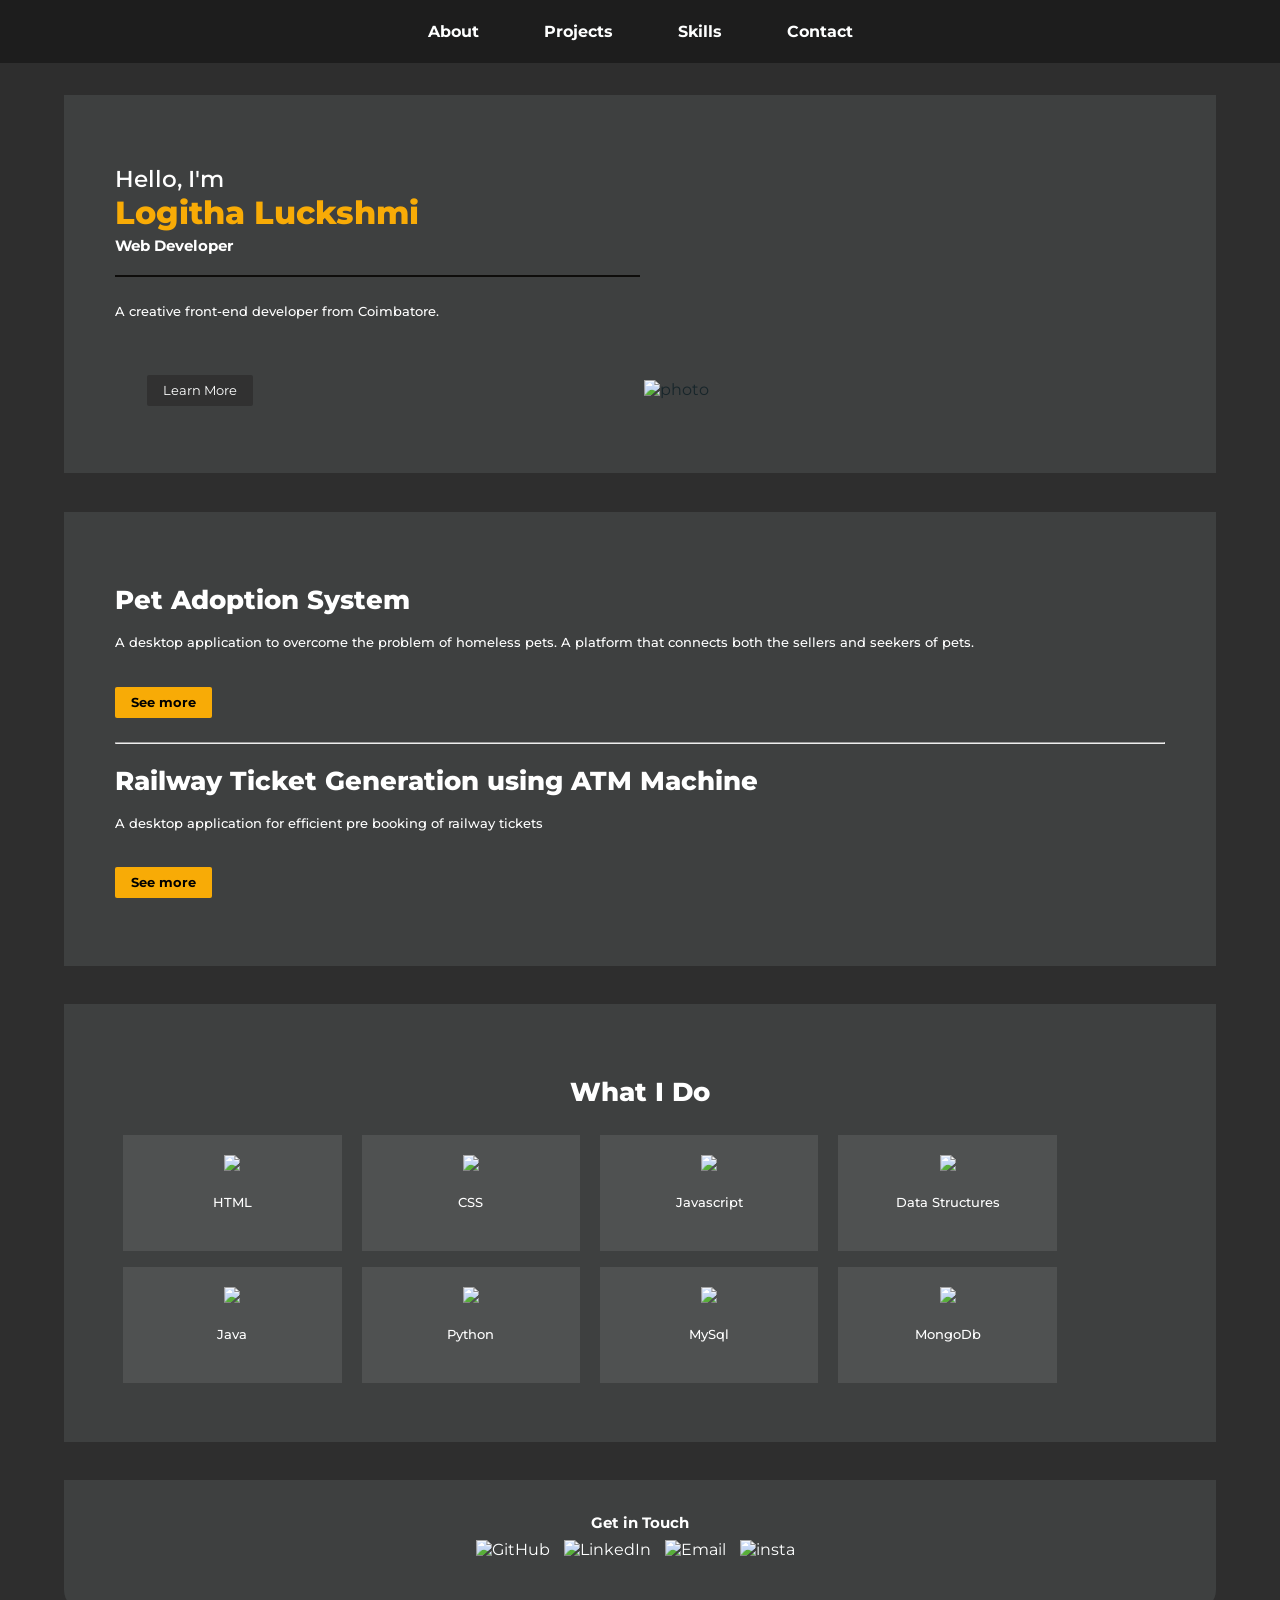
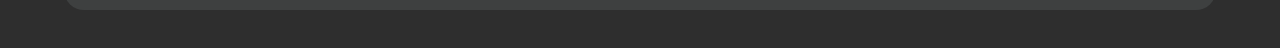
==== index.html @ 0efc1c89 "Add files via upload" ====
<!DOCTYPE html>
<html>
    <head>
        <title>Web developer</title>
        <meta name="viewport" content="width=device-width,initial-scale=1"/>
        <link rel="stylesheet" href = "portfolio.css"/>
    </head>
    <body>
        <header id="header" style="position:sticky; top:0px;"><center>
            <div class="nav"><a href="#about">About</a></div>
            <div class="nav"><a href="#projects">Projects</a></div>
            <div class="nav"><a href="#skills">Skills</a></div>
            <div class="nav"><a href="#contact">Contact</a></div>
        </center></header>
        <main>
            <div id="about">
                <div id="content">
                    <h2>Hello, I'm</h2>
                    <h1>Logitha Luckshmi</h1>
                    <h4>Web Developer</h4>
                    <p>A creative front-end developer from Coimbatore.</p> <br>
                    <button id="learn-more" onclick="learn()">Learn More</button>
                  
                </div>
                <div id="my-photo">
                    <img src="https://img.icons8.com/?size=48&id=0C05f55sN8hD&format=png" alt="photo"/>
                </div>
            </div>

            <div id="projects">
                <h2 style=" font-weight: 800;">Pet Adoption System</h2>
                <p>
                    A desktop application to overcome the problem of homeless pets. A platform that connects both the sellers and seekers of pets.
                </p>
                <button class="proj-btn" onclick="pet()">See more</button>
                <hr>
                <h2 style="font-weight: 800;">Railway Ticket Generation using ATM Machine</h2>
                <p>
                    A desktop application for efficient pre booking of railway tickets
                </p>
                <button class="proj-btn" onclick="train()">See more</button>
            </div>


            <div id="skills">
                <h2 style="font-weight: 800; color:white; margin-bottom: 20px;"><center>What I Do</center></h2>
                <div id="my-skill">
                    <div class="card">
                        <div class="card-alignment">
                        <div>
                            <img src="https://img.icons8.com/?size=96&id=20909&format=png"/>
                        </div>
                        <div>
                            <p>HTML</p>
                        </div>
                    </div>
                    </div>
                    <div class="card">
                        <div class="card-alignment">
                        <div>
                            <img src="https://img.icons8.com/?size=96&id=21278&format=png" />
                        </div>
                        <div>
                            <p>CSS</p>
                        </div>
                        </div>
                    </div>
                    <div class="card">
                        <div class="card-alignment">
                        <div>
                            <img src="https://img.icons8.com/?size=96&id=108784&format=png" />
                        </div>
                        <div>
                            <p>Javascript</p>
                        </div>
                        </div>
                    </div>
                    <div class="card">
                        <div class="card-alignment">
                        <div>
                            <img src="https://img.icons8.com/?size=96&id=shQTXiDQiQVR&format=png" />
                        </div>
                        <div>
                            <p>Data Structures</p>
                        </div>
                        </div>
                    </div>
                    <div class="card">
                        <div class="card-alignment">
                        <div>
                            <img src="https://img.icons8.com/?size=96&id=13679&format=png" />
                        </div>
                        <div>
                            <p>Java</p>
                        </div>
                        </div>
                    </div>
                    <div class="card">
                        <div class="card-alignment">
                        <div>
                            <img src="https://img.icons8.com/?size=96&id=13441&format=png" />
                        </div>
                        <div>
                            <p>Python</p>
                        </div>
                        </div>
                    </div>
                    <div class="card">
                        <div class="card-alignment">
                        <div>
                            <img src="https://img.icons8.com/?size=96&id=UFXRpPFebwa2&format=png" />
                        </div>
                        <div>
                            <p>MySql</p>
                        </div>
                        </div>
                    </div>
                    <div class="card">
                        <div class="card-alignment">
                        <div>
                            <img src="https://img.icons8.com/?size=96&id=74402&format=png" />
                        </div>
                        <div>
                            <p>MongoDb</p>
                        </div>
                        </div>
                    </div>
                </div>
            </div>



            <div id="contact"><center>
                <p style="margin-bottom: 0%;"><b>Get in Touch</b></p>
                <a href="https://github.com/LogithaECE"><img src="https://img.icons8.com/?size=128&id=4Z2nCrz5iPY2&format=png" alt="GitHub" class="icon"></a>
                <a href="https://www.linkedin.com/in/logitha-luckshmi-5a387b257/"><img src="https://img.icons8.com/?size=96&id=xuvGCOXi8Wyg&format=png" alt="LinkedIn" class="icon"></a>
                <a href="mailto:logithaluckshmi@gmail.com"><img src="https://img.icons8.com/?size=96&id=MFd4aKzItnZK&format=png" alt="Email" class="icon"></a>
                <a href="https://www.instagram.com/logijeeva_22/"><img src="https://img.icons8.com/?size=96&id=Xy10Jcu1L2Su&format=png" alt="insta" class="icon"></a>
            </center></div>
        </main>
        <script src="portfolio.js"></script>
    </body>
</html>
---- portfolio.css ----
@import url('https://fonts.googleapis.com/css2?family=Montserrat:ital,wght@0,100..900;1,100..900&display=swap');


html {
    scroll-behavior: smooth;
}

body {
    font-family: "Montserrat", sans-serif;
    background-color:#2e2e2e;
    margin: 0;
}


#header {
    background-color: rgba(28, 28, 28, 0.909);
    color: #feffff;
    width: 100%;
    margin: 0;
    position: sticky;
    top: 0;
    font-weight: bolder;
}

.nav {
    display: inline-block;
    padding: 1.7% 30px;
    
}

a {
    text-decoration: none;
    color: #feffff;
}

a:hover {
    color: #ffc400;
    
}
.nav:hover{
    border-bottom:2px solid #ffc400;
}


#about {
    background-color: #3e4040;
    color: #17252a;
    margin: 2.5% 5% 3% 5%;
    padding: 4%;
    
    
}

#content {
    display: inline-block;
    width: 50%;
}

#my-photo {
    display: inline-block;
    width: 40%;
}

h1 {
    margin-top: 0;
    margin-bottom: 0;
    color: #f8ab06;
    font-weight: 800;
    font-size: 2.5vw;
    animation: text-animation 0.5s ease-in-out forwards;
}

h2 {
    margin-bottom: 0;
    font-weight: 550;
    font-size: 1.8vw;
    color:white;
    animation: text-animation 0.5s ease-in-out forwards;
}

h4 {
    margin-top: 4px;
    color: white;
    padding-bottom: 20px;
    border-bottom: 2px solid #0e0d0b;
    font-size: 1.2vw;
    animation: text-animation 0.5s ease-in-out forwards;
}

p {
    line-height: 30px;
    font-weight: 500;
    font-size: 1vw;
    color:white;
    animation: text-animation 0.5s ease-in-out forwards;
}


#projects {
    background-color:#3e4040;
    color: #17252a;
    margin: 0 5%;
    padding: 4%;
}

#projects h2 {
    font-weight: 800;
    font-size: 2vw;
}

#projects p {
    font-size: 1vw;
    font-weight: 500;
}


#skills {
    background-color: #3e4040;;
    color: #17252a;
    margin: 3% 5%;
    padding: 4%;
}

#skills h2 {
    font-weight: 800;
    font-size: 2vw;
    color: white;
    margin-bottom: 20px;
}

#skills .card p {
    font-size: 1vw;
    
}


#contact {
    background-color:#3e4040;
    color: #17252a;
    margin: 3% 5%;
    padding: 1% 5% 4% 5%;
    border-radius: 0 0 20px 20px;
}

#contact p {
    font-size: 1.2vw;
    color:white;
}

.icon {
    width: 3vw;
    height: auto;
    margin-right: 10px;
    vertical-align: middle;
    transition: transform 0.2s ease-in-out;
}

.icon:hover {
    transform: scale(1.1);
}

img {
    width: 100%;
    height: auto;
}


#learn-more{
    margin: 1rem 2rem;
    padding: 0.5rem 1rem;
    border-radius: 2px;
    font-family: "Montserrat", sans-serif;
    border: none;
    transition: transform 0.2s ease-in;
    color: #feffff;
    background-color: #313131;
    font-size: 1vw;
}
.proj-btn {
    margin: 1rem 0rem;
    padding: 0.5rem 1rem;
    border-radius: 2px;
    font-family: "Montserrat", sans-serif;
    border: none;
    transition: transform 0.2s ease-in;
    font-size: 1vw;
    background-color: #f8ab06;
    color: black;
    font-weight: bold;
}

@media screen and (max-width: 768px) {
    
    
    img {
        width: 100%;
        height: auto;
    }
    #projects p ,
    #contact p
    {
        font-size: x-small;
        font-weight: 500;
        line-height: 160%;
    }
    #skills .card p {
        font-size: 1.5vw;
        line-height: 160%;
        font-weight: 300;
    }

    
    #learn-more,
    .proj-btn {
        margin: 0.5rem 1rem;
        padding: 0.25rem 0.5rem;
        font-size: 1.7vw;
        
    }
    .nav{
        font-size: 2.5vw;
    }
    p{
        font-size:x-small;
        line-height: 160%;
    }
    h1{
        font-size: large;
    }
    h2,
    #skills h2,
    #projects h2{
        font-size:medium;
    }
    h4{
        font-size: small;
    }
    .icon{
        width:10%;
    }
}


.card {
    display: inline-block;
    width: 17%;
    height: 100%;
    background-color: #4f5151;;
    margin: 8px;
    padding: 20px;
    transition: all 0.2s ease-in;
}


.card-alignment {
    display: flex;
    flex-direction: column;
    align-items: center;
}

@media screen and (max-width: 768px) {
    
    .card {
        width: 22.5%;
        padding:.15%;
        margin:2px;
    }

    
    .card-alignment {
        flex-direction: column;
        justify-content: space-around;
        padding:4px;
        
    }

}

.card:hover {
    background-color: #6a5c23;
}
@keyframes text-animation {
    0% {
        transform: translateY(-20px);
        opacity: 0;
    }
    100% {
        transform: translateY(0);
        opacity: 1;
    }
}
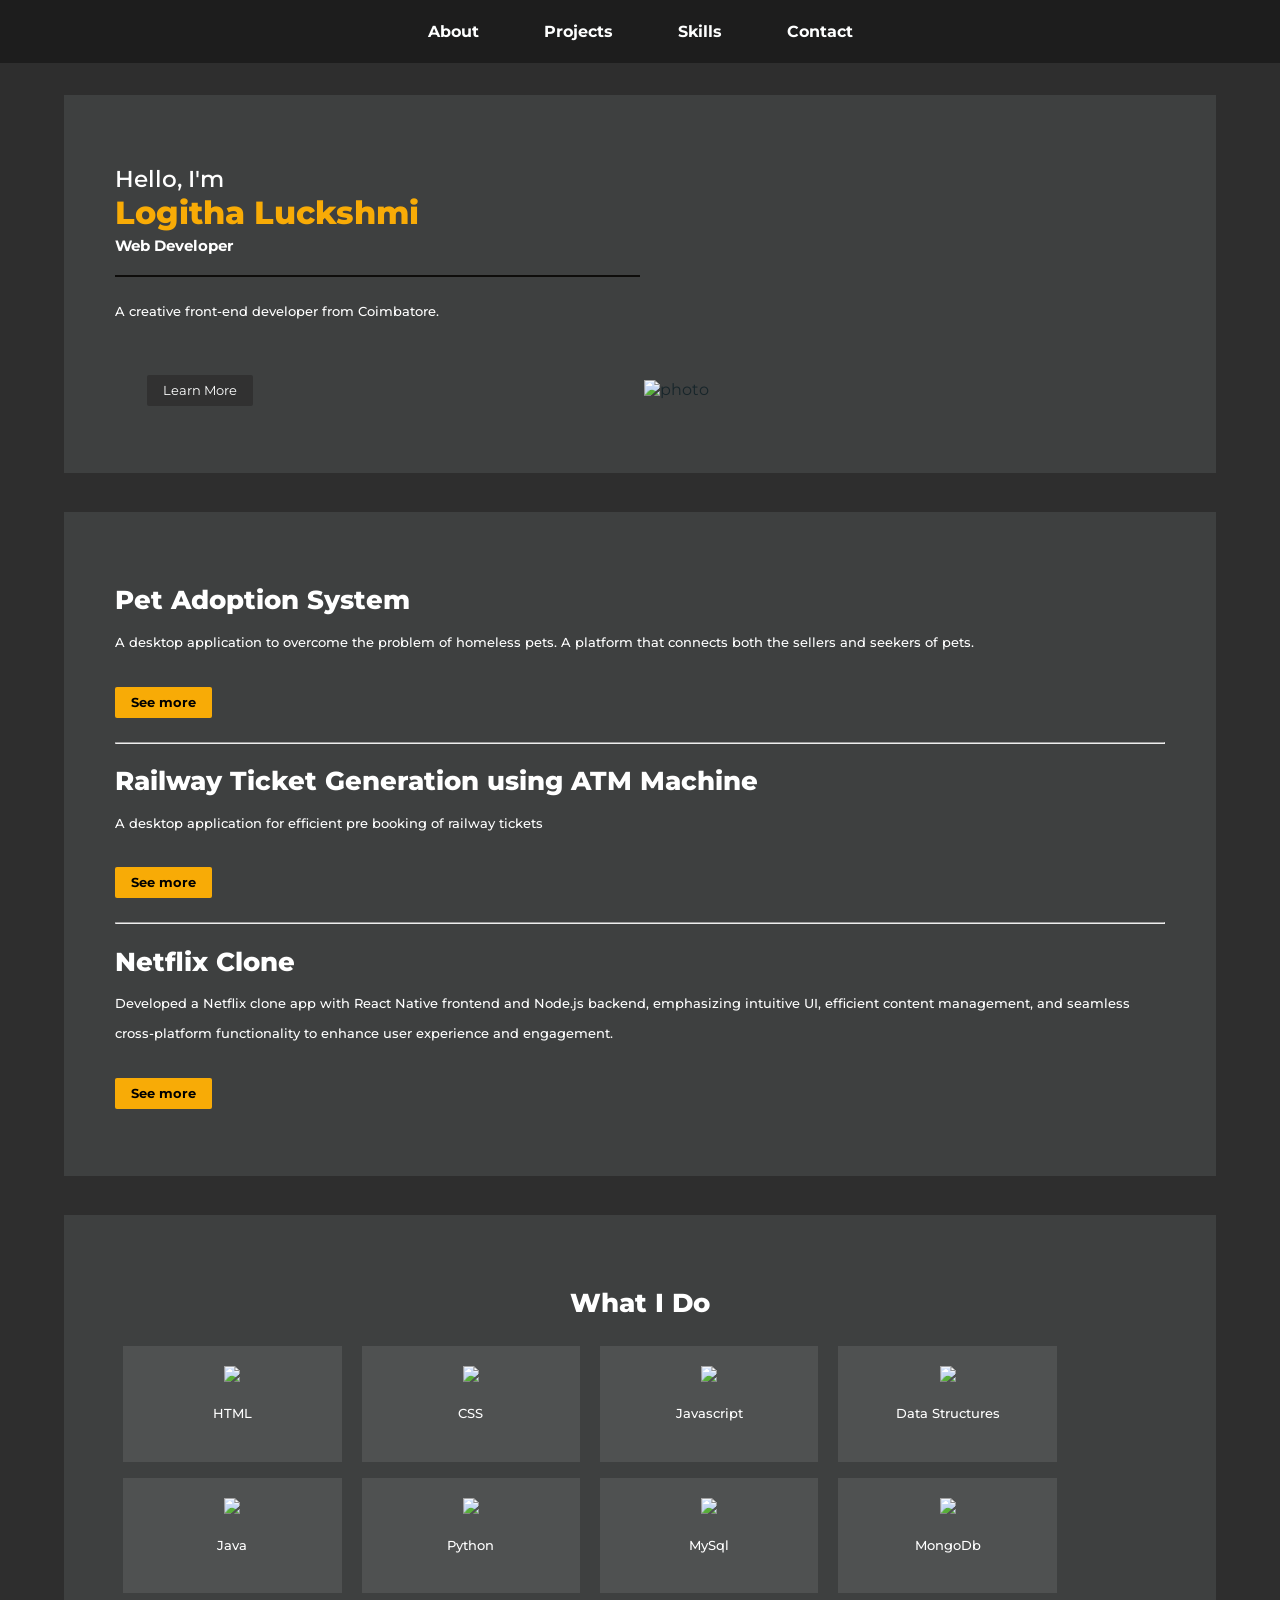
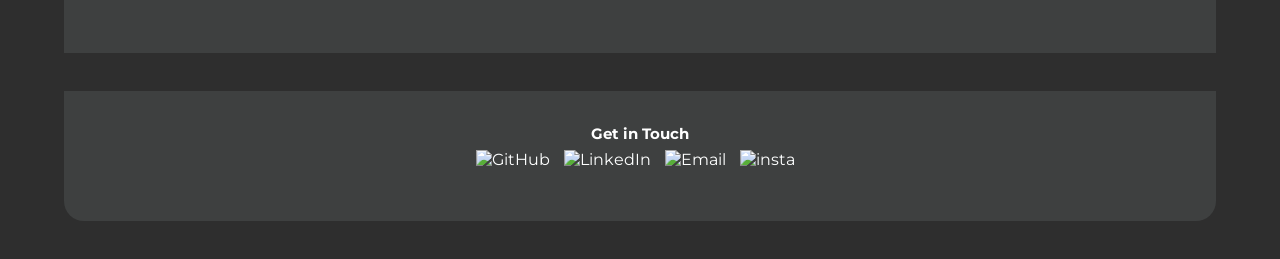
==== commit f6ce090b: "Update index.html" ====
--- a/index.html
+++ b/index.html
@@ -39,6 +39,12 @@
                     A desktop application for efficient pre booking of railway tickets
                 </p>
                 <button class="proj-btn" onclick="train()">See more</button>
+                <hr>
+                <h2 style=" font-weight: 800;">Netflix Clone</h2>
+                <p>
+                    Developed a Netflix clone app with React Native frontend and Node.js backend, emphasizing intuitive UI, efficient content management, and seamless cross-platform functionality to enhance user experience and engagement.
+                </p>
+                <button class="proj-btn" onclick="cloneApp()">See more</button>
             </div>
 
 
@@ -140,4 +146,4 @@
         </main>
         <script src="portfolio.js"></script>
     </body>
-</html>+</html>
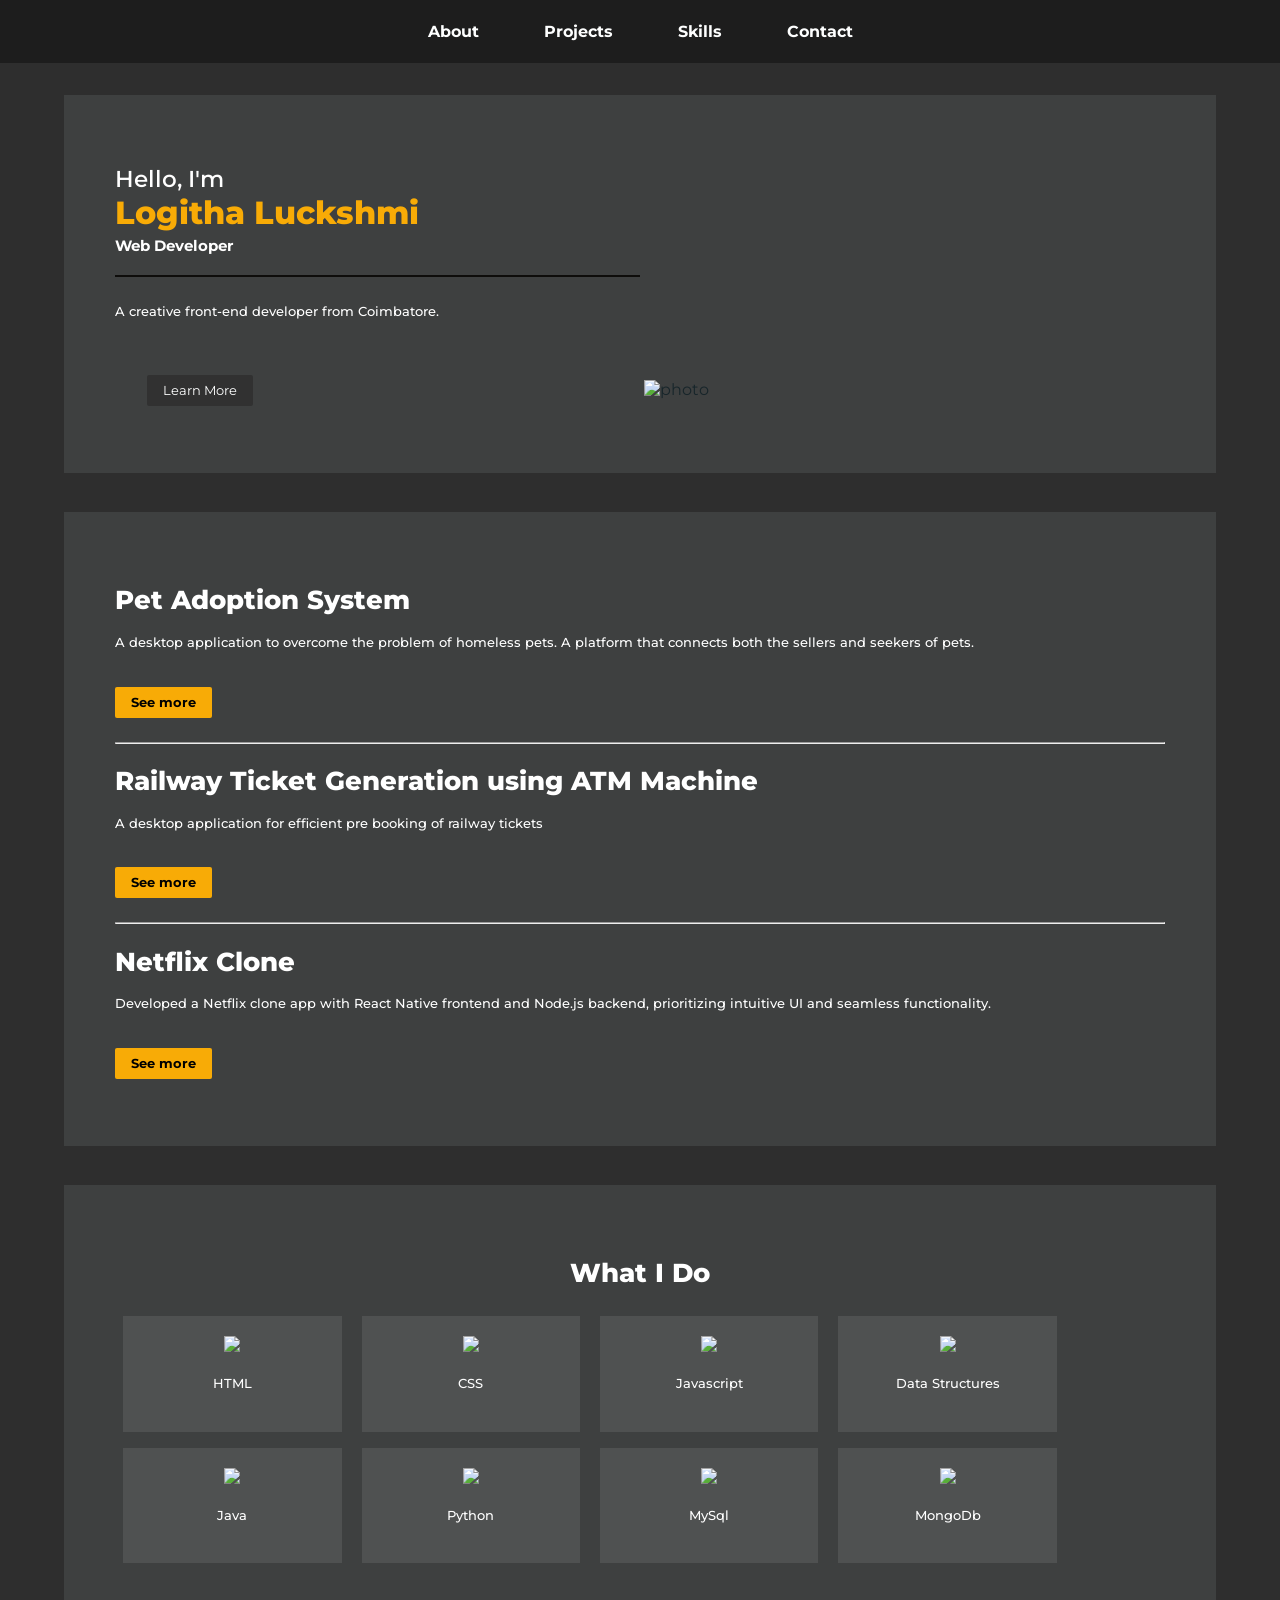
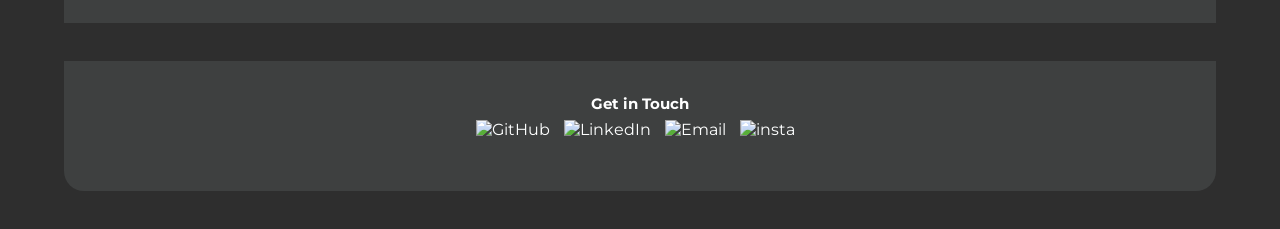
==== commit e5ef717e: "Update index.html" ====
--- a/index.html
+++ b/index.html
@@ -42,7 +42,7 @@
                 <hr>
                 <h2 style=" font-weight: 800;">Netflix Clone</h2>
                 <p>
-                    Developed a Netflix clone app with React Native frontend and Node.js backend, emphasizing intuitive UI, efficient content management, and seamless cross-platform functionality to enhance user experience and engagement.
+                    Developed a Netflix clone app with React Native frontend and Node.js backend, prioritizing intuitive UI and seamless functionality.
                 </p>
                 <button class="proj-btn" onclick="cloneApp()">See more</button>
             </div>
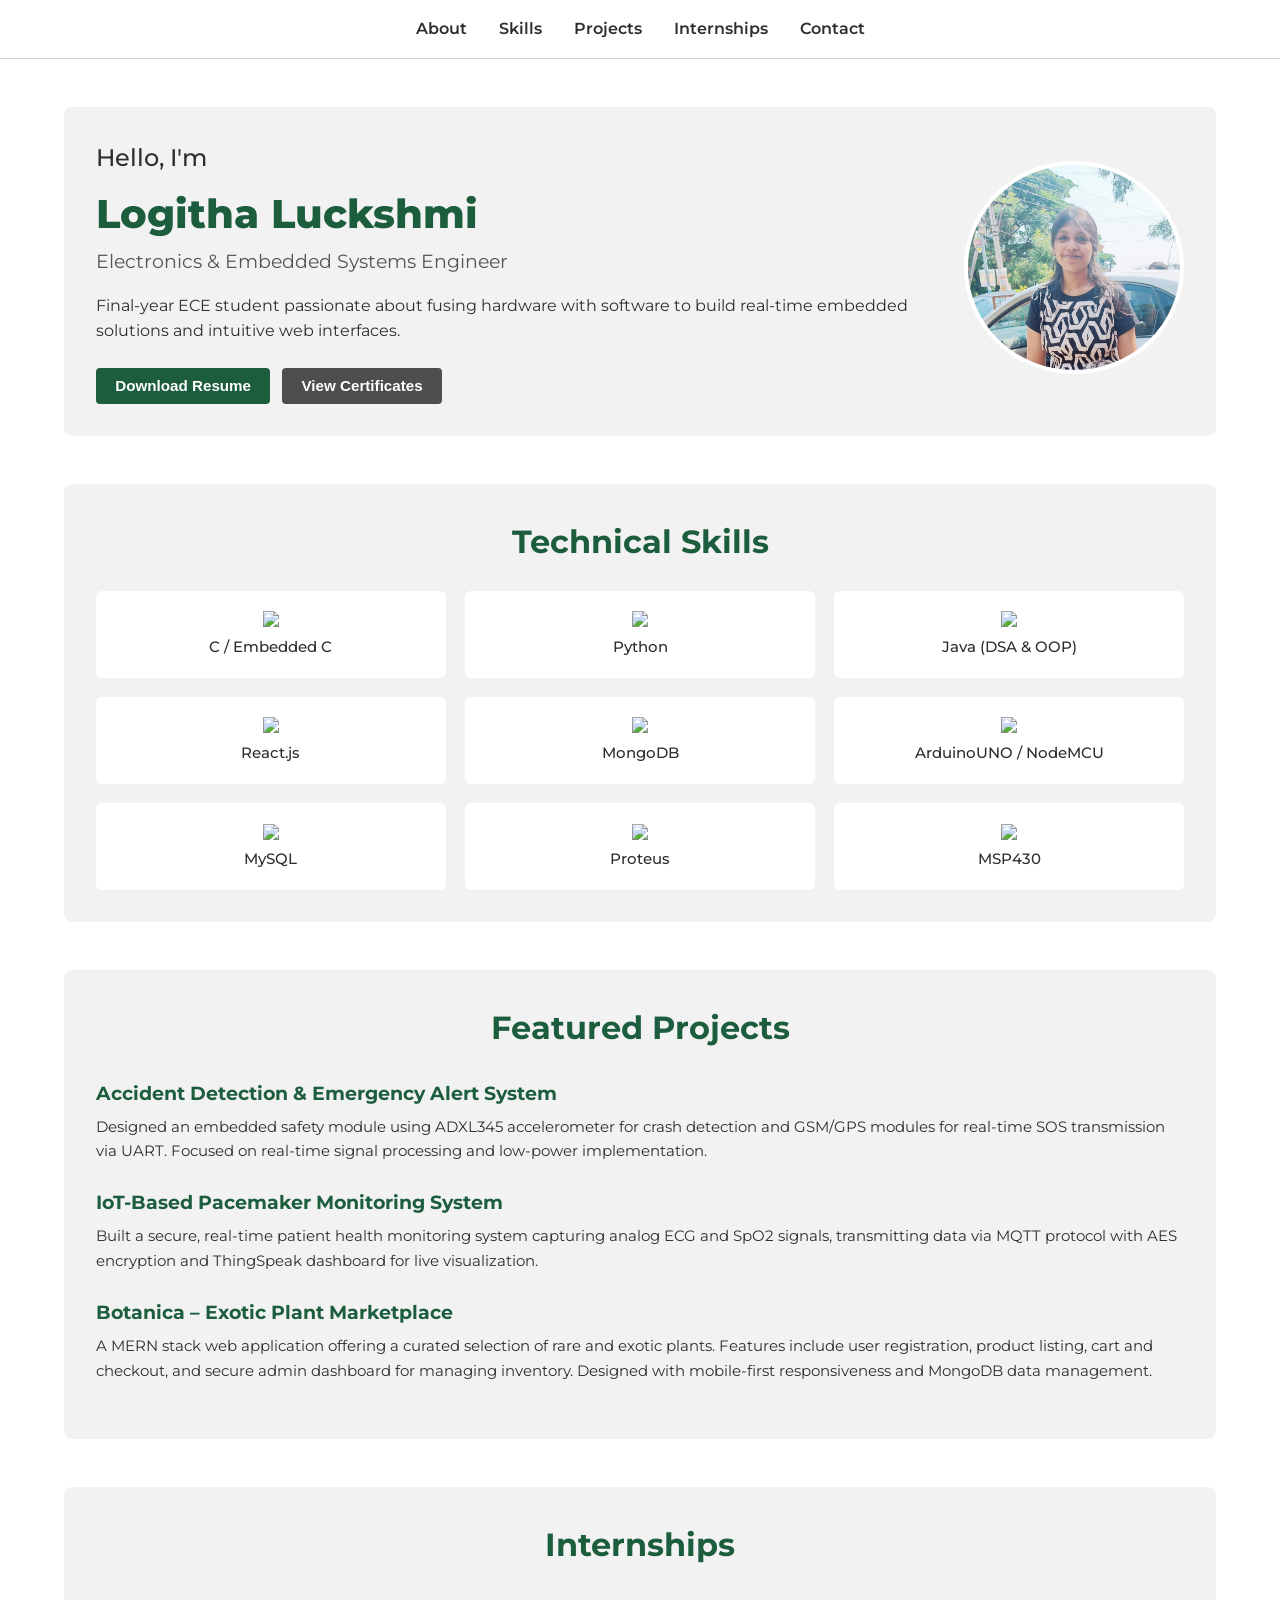
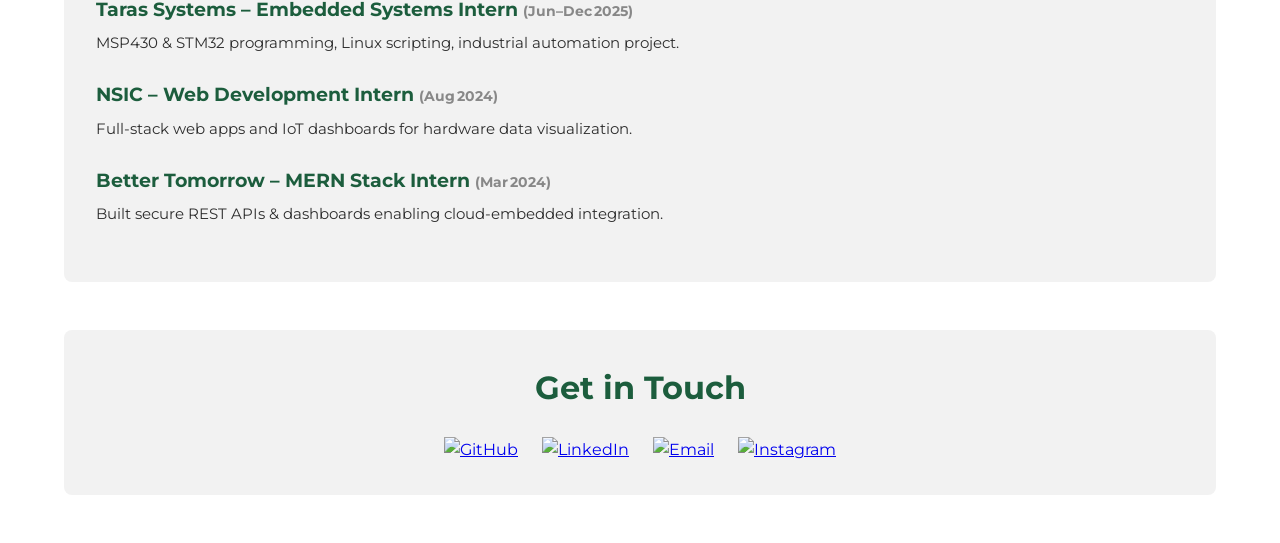
==== commit cb638440: "Add files via upload" ====
--- a/index.html
+++ b/index.html
@@ -1,149 +1,106 @@
-<!DOCTYPE html>
-<html>
-    <head>
-        <title>Web developer</title>
-        <meta name="viewport" content="width=device-width,initial-scale=1"/>
-        <link rel="stylesheet" href = "portfolio.css"/>
-    </head>
-    <body>
-        <header id="header" style="position:sticky; top:0px;"><center>
-            <div class="nav"><a href="#about">About</a></div>
-            <div class="nav"><a href="#projects">Projects</a></div>
-            <div class="nav"><a href="#skills">Skills</a></div>
-            <div class="nav"><a href="#contact">Contact</a></div>
-        </center></header>
-        <main>
-            <div id="about">
-                <div id="content">
-                    <h2>Hello, I'm</h2>
-                    <h1>Logitha Luckshmi</h1>
-                    <h4>Web Developer</h4>
-                    <p>A creative front-end developer from Coimbatore.</p> <br>
-                    <button id="learn-more" onclick="learn()">Learn More</button>
-                  
-                </div>
-                <div id="my-photo">
-                    <img src="https://img.icons8.com/?size=48&id=0C05f55sN8hD&format=png" alt="photo"/>
-                </div>
-            </div>
-
-            <div id="projects">
-                <h2 style=" font-weight: 800;">Pet Adoption System</h2>
-                <p>
-                    A desktop application to overcome the problem of homeless pets. A platform that connects both the sellers and seekers of pets.
-                </p>
-                <button class="proj-btn" onclick="pet()">See more</button>
-                <hr>
-                <h2 style="font-weight: 800;">Railway Ticket Generation using ATM Machine</h2>
-                <p>
-                    A desktop application for efficient pre booking of railway tickets
-                </p>
-                <button class="proj-btn" onclick="train()">See more</button>
-                <hr>
-                <h2 style=" font-weight: 800;">Netflix Clone</h2>
-                <p>
-                    Developed a Netflix clone app with React Native frontend and Node.js backend, prioritizing intuitive UI and seamless functionality.
-                </p>
-                <button class="proj-btn" onclick="cloneApp()">See more</button>
-            </div>
-
-
-            <div id="skills">
-                <h2 style="font-weight: 800; color:white; margin-bottom: 20px;"><center>What I Do</center></h2>
-                <div id="my-skill">
-                    <div class="card">
-                        <div class="card-alignment">
-                        <div>
-                            <img src="https://img.icons8.com/?size=96&id=20909&format=png"/>
-                        </div>
-                        <div>
-                            <p>HTML</p>
-                        </div>
-                    </div>
-                    </div>
-                    <div class="card">
-                        <div class="card-alignment">
-                        <div>
-                            <img src="https://img.icons8.com/?size=96&id=21278&format=png" />
-                        </div>
-                        <div>
-                            <p>CSS</p>
-                        </div>
-                        </div>
-                    </div>
-                    <div class="card">
-                        <div class="card-alignment">
-                        <div>
-                            <img src="https://img.icons8.com/?size=96&id=108784&format=png" />
-                        </div>
-                        <div>
-                            <p>Javascript</p>
-                        </div>
-                        </div>
-                    </div>
-                    <div class="card">
-                        <div class="card-alignment">
-                        <div>
-                            <img src="https://img.icons8.com/?size=96&id=shQTXiDQiQVR&format=png" />
-                        </div>
-                        <div>
-                            <p>Data Structures</p>
-                        </div>
-                        </div>
-                    </div>
-                    <div class="card">
-                        <div class="card-alignment">
-                        <div>
-                            <img src="https://img.icons8.com/?size=96&id=13679&format=png" />
-                        </div>
-                        <div>
-                            <p>Java</p>
-                        </div>
-                        </div>
-                    </div>
-                    <div class="card">
-                        <div class="card-alignment">
-                        <div>
-                            <img src="https://img.icons8.com/?size=96&id=13441&format=png" />
-                        </div>
-                        <div>
-                            <p>Python</p>
-                        </div>
-                        </div>
-                    </div>
-                    <div class="card">
-                        <div class="card-alignment">
-                        <div>
-                            <img src="https://img.icons8.com/?size=96&id=UFXRpPFebwa2&format=png" />
-                        </div>
-                        <div>
-                            <p>MySql</p>
-                        </div>
-                        </div>
-                    </div>
-                    <div class="card">
-                        <div class="card-alignment">
-                        <div>
-                            <img src="https://img.icons8.com/?size=96&id=74402&format=png" />
-                        </div>
-                        <div>
-                            <p>MongoDb</p>
-                        </div>
-                        </div>
-                    </div>
-                </div>
-            </div>
-
-
-
-            <div id="contact"><center>
-                <p style="margin-bottom: 0%;"><b>Get in Touch</b></p>
-                <a href="https://github.com/LogithaECE"><img src="https://img.icons8.com/?size=128&id=4Z2nCrz5iPY2&format=png" alt="GitHub" class="icon"></a>
-                <a href="https://www.linkedin.com/in/logitha-luckshmi-5a387b257/"><img src="https://img.icons8.com/?size=96&id=xuvGCOXi8Wyg&format=png" alt="LinkedIn" class="icon"></a>
-                <a href="mailto:logithaluckshmi@gmail.com"><img src="https://img.icons8.com/?size=96&id=MFd4aKzItnZK&format=png" alt="Email" class="icon"></a>
-                <a href="https://www.instagram.com/logijeeva_22/"><img src="https://img.icons8.com/?size=96&id=Xy10Jcu1L2Su&format=png" alt="insta" class="icon"></a>
-            </center></div>
-        </main>
-        <script src="portfolio.js"></script>
-    </body>
-</html>
+<!DOCTYPE html>
+<html lang="en">
+<head>
+    <meta charset="UTF-8">
+    <title>Logitha Luckshmi | Portfolio</title>
+    <meta name="viewport" content="width=device-width, initial-scale=1.0">
+    <link rel="stylesheet" href="portfolio.css">
+</head>
+<body>
+<header id="header">
+    <nav>
+        <div class="nav"><a href="#about">About</a></div>
+        <div class="nav"><a href="#skills">Skills</a></div>
+        <div class="nav"><a href="#projects">Projects</a></div>
+        <div class="nav"><a href="#internships">Internships</a></div>
+        <div class="nav"><a href="#contact">Contact</a></div>
+    </nav>
+</header>
+
+<main>
+    <section id="about">
+        <div id="content">
+            <h2>Hello, I'm</h2>
+            <h1>Logitha Luckshmi</h1>
+            <h4>Electronics & Embedded Systems Engineer</h4>
+            <p>
+                Final‑year ECE student passionate about fusing hardware with software to build real‑time embedded
+                solutions and intuitive web interfaces.
+            </p>
+            <button class="btn-primary" onclick="resume()">Download&nbsp;Resume</button>
+            <button class="btn-secondary" onclick="certificate()">View&nbsp;Certificates</button>
+        </div>
+        <div id="my-photo">
+            <img src="Photo.jpg" alt="profile photo"/>
+        </div>
+    </section>
+
+    <section id="skills">
+        <h2>Technical&nbsp;Skills</h2>
+        <div id="my-skill">
+            <!-- Skill cards -->
+            <div class="card"><img src="https://img.icons8.com/?size=100&id=40669&format=png&color=000000"/><br>C / Embedded&nbsp;C</div>
+            <div class="card"><img src="https://img.icons8.com/?size=100&id=l75OEUJkPAk4&format=png&color=000000"/><br>Python</div>
+            <div class="card"><img src="https://img.icons8.com/?size=100&id=13679&format=png&color=000000"/><br>Java (DSA&nbsp;&amp;&nbsp;OOP)</div>
+            <div class="card"><img src="https://img.icons8.com/?size=100&id=123603&format=png&color=000000"/><br>React.js</div>
+            <div class="card"><img src="https://img.icons8.com/?size=100&id=74402&format=png&color=000000"/><br>MongoDB</div>
+            <div class="card"><img src="https://img.icons8.com/?size=100&id=13444&format=png&color=000000"/><br>ArduinoUNO / NodeMCU</div>
+            <div class="card"><img src="https://img.icons8.com/?size=100&id=UFXRpPFebwa2&format=png&color=000000"/><br>MySQL</div>
+            <div class="card"><img src="https://img.icons8.com/?size=100&id=Ef9lairIcqGT&format=png&color=000000"/><br>Proteus</div>
+            <div class="card"><img src="https://www.ti.com/diagrams/ccstudio_ccs_256.jpg" width="40%"/><br> MSP430</div>
+        </div>
+    </section>
+
+    <section id="projects">
+        <h2>Featured&nbsp;Projects</h2>
+        <div class="project-block">
+    <h3>Accident Detection & Emergency Alert System</h3>
+    <p>Designed an embedded safety module using ADXL345 accelerometer for crash detection and GSM/GPS modules for real-time SOS transmission via UART. Focused on real-time signal processing and low-power implementation.</p>
+    
+</div>
+
+<div class="project-block">
+    <h3>IoT‑Based Pacemaker Monitoring System</h3>
+    <p>Built a secure, real-time patient health monitoring system capturing analog ECG and SpO2 signals, transmitting data via MQTT protocol with AES encryption and ThingSpeak dashboard for live visualization.</p>
+    
+</div>
+
+<div class="project-block">
+    <h3>Botanica – Exotic Plant Marketplace</h3>
+    <p>A MERN stack web application offering a curated selection of rare and exotic plants. Features include user registration, product listing, cart and checkout, and secure admin dashboard for managing inventory. Designed with mobile-first responsiveness and MongoDB data management.</p>
+    
+</div>
+
+        
+    </section>
+
+    <section id="internships">
+        <h2>Internships</h2>
+        <div class="project-block">
+            <h3>Taras Systems – Embedded Systems Intern <span class="date">(Jun–Dec 2025)</span></h3>
+            <p>MSP430 &amp; STM32 programming, Linux scripting, industrial automation project.</p>
+        </div>
+        <div class="project-block">
+            <h3>NSIC – Web Development Intern <span class="date">(Aug 2024)</span></h3>
+            <p>Full‑stack web apps and IoT dashboards for hardware data visualization.</p>
+        </div>
+        <div class="project-block">
+            <h3>Better Tomorrow – MERN Stack Intern <span class="date">(Mar 2024)</span></h3>
+            <p>Built secure REST APIs &amp; dashboards enabling cloud‑embedded integration.</p>
+        </div>
+    </section>
+
+    <section id="contact">
+        <h2>Get&nbsp;in&nbsp;Touch</h2>
+        <div class="icon-bar">
+            <a href="https://github.com/LogithaECE" target="_blank"><img src="https://img.icons8.com/?size=96&id=4Z2nCrz5iPY2&format=png" alt="GitHub"></a>
+            <a href="https://www.linkedin.com/in/logitha-luckshmi-5a387b257/" target="_blank"><img src="https://img.icons8.com/?size=96&id=xuvGCOXi8Wyg&format=png" alt="LinkedIn"></a>
+            <a href="mailto:logithaluckshmi@gmail.com"><img src="https://img.icons8.com/?size=96&id=MFd4aKzItnZK&format=png" alt="Email"></a>
+            <a href="https://www.instagram.com/logijeeva_22/" target="_blank"><img src="https://img.icons8.com/?size=96&id=Xy10Jcu1L2Su&format=png" alt="Instagram"></a>
+        </div>
+    </section>
+</main>
+
+<script src="portfolio.js"></script>
+</body>
+</html>
--- a/portfolio.css
+++ b/portfolio.css
@@ -1,292 +1,256 @@
-@import url('https://fonts.googleapis.com/css2?family=Montserrat:ital,wght@0,100..900;1,100..900&display=swap');
-
-
-html {
-    scroll-behavior: smooth;
-}
-
-body {
-    font-family: "Montserrat", sans-serif;
-    background-color:#2e2e2e;
-    margin: 0;
-}
-
-
-#header {
-    background-color: rgba(28, 28, 28, 0.909);
-    color: #feffff;
-    width: 100%;
-    margin: 0;
-    position: sticky;
-    top: 0;
-    font-weight: bolder;
-}
-
-.nav {
-    display: inline-block;
-    padding: 1.7% 30px;
-    
-}
-
-a {
-    text-decoration: none;
-    color: #feffff;
-}
-
-a:hover {
-    color: #ffc400;
-    
-}
-.nav:hover{
-    border-bottom:2px solid #ffc400;
-}
-
-
-#about {
-    background-color: #3e4040;
-    color: #17252a;
-    margin: 2.5% 5% 3% 5%;
-    padding: 4%;
-    
-    
-}
-
-#content {
-    display: inline-block;
-    width: 50%;
-}
-
-#my-photo {
-    display: inline-block;
-    width: 40%;
-}
-
-h1 {
-    margin-top: 0;
-    margin-bottom: 0;
-    color: #f8ab06;
-    font-weight: 800;
-    font-size: 2.5vw;
-    animation: text-animation 0.5s ease-in-out forwards;
-}
-
-h2 {
-    margin-bottom: 0;
-    font-weight: 550;
-    font-size: 1.8vw;
-    color:white;
-    animation: text-animation 0.5s ease-in-out forwards;
-}
-
-h4 {
-    margin-top: 4px;
-    color: white;
-    padding-bottom: 20px;
-    border-bottom: 2px solid #0e0d0b;
-    font-size: 1.2vw;
-    animation: text-animation 0.5s ease-in-out forwards;
-}
-
-p {
-    line-height: 30px;
-    font-weight: 500;
-    font-size: 1vw;
-    color:white;
-    animation: text-animation 0.5s ease-in-out forwards;
-}
-
-
-#projects {
-    background-color:#3e4040;
-    color: #17252a;
-    margin: 0 5%;
-    padding: 4%;
-}
-
-#projects h2 {
-    font-weight: 800;
-    font-size: 2vw;
-}
-
-#projects p {
-    font-size: 1vw;
-    font-weight: 500;
-}
-
-
-#skills {
-    background-color: #3e4040;;
-    color: #17252a;
-    margin: 3% 5%;
-    padding: 4%;
-}
-
-#skills h2 {
-    font-weight: 800;
-    font-size: 2vw;
-    color: white;
-    margin-bottom: 20px;
-}
-
-#skills .card p {
-    font-size: 1vw;
-    
-}
-
-
-#contact {
-    background-color:#3e4040;
-    color: #17252a;
-    margin: 3% 5%;
-    padding: 1% 5% 4% 5%;
-    border-radius: 0 0 20px 20px;
-}
-
-#contact p {
-    font-size: 1.2vw;
-    color:white;
-}
-
-.icon {
-    width: 3vw;
-    height: auto;
-    margin-right: 10px;
-    vertical-align: middle;
-    transition: transform 0.2s ease-in-out;
-}
-
-.icon:hover {
-    transform: scale(1.1);
-}
-
-img {
-    width: 100%;
-    height: auto;
-}
-
-
-#learn-more{
-    margin: 1rem 2rem;
-    padding: 0.5rem 1rem;
-    border-radius: 2px;
-    font-family: "Montserrat", sans-serif;
-    border: none;
-    transition: transform 0.2s ease-in;
-    color: #feffff;
-    background-color: #313131;
-    font-size: 1vw;
-}
-.proj-btn {
-    margin: 1rem 0rem;
-    padding: 0.5rem 1rem;
-    border-radius: 2px;
-    font-family: "Montserrat", sans-serif;
-    border: none;
-    transition: transform 0.2s ease-in;
-    font-size: 1vw;
-    background-color: #f8ab06;
-    color: black;
-    font-weight: bold;
-}
-
-@media screen and (max-width: 768px) {
-    
-    
-    img {
-        width: 100%;
-        height: auto;
-    }
-    #projects p ,
-    #contact p
-    {
-        font-size: x-small;
-        font-weight: 500;
-        line-height: 160%;
-    }
-    #skills .card p {
-        font-size: 1.5vw;
-        line-height: 160%;
-        font-weight: 300;
-    }
-
-    
-    #learn-more,
-    .proj-btn {
-        margin: 0.5rem 1rem;
-        padding: 0.25rem 0.5rem;
-        font-size: 1.7vw;
-        
-    }
-    .nav{
-        font-size: 2.5vw;
-    }
-    p{
-        font-size:x-small;
-        line-height: 160%;
-    }
-    h1{
-        font-size: large;
-    }
-    h2,
-    #skills h2,
-    #projects h2{
-        font-size:medium;
-    }
-    h4{
-        font-size: small;
-    }
-    .icon{
-        width:10%;
-    }
-}
-
-
-.card {
-    display: inline-block;
-    width: 17%;
-    height: 100%;
-    background-color: #4f5151;;
-    margin: 8px;
-    padding: 20px;
-    transition: all 0.2s ease-in;
-}
-
-
-.card-alignment {
-    display: flex;
-    flex-direction: column;
-    align-items: center;
-}
-
-@media screen and (max-width: 768px) {
-    
-    .card {
-        width: 22.5%;
-        padding:.15%;
-        margin:2px;
-    }
-
-    
-    .card-alignment {
-        flex-direction: column;
-        justify-content: space-around;
-        padding:4px;
-        
-    }
-
-}
-
-.card:hover {
-    background-color: #6a5c23;
-}
-@keyframes text-animation {
-    0% {
-        transform: translateY(-20px);
-        opacity: 0;
-    }
-    100% {
-        transform: translateY(0);
-        opacity: 1;
-    }
-}
-
+@import url("https://fonts.googleapis.com/css2?family=Montserrat:wght@300;400;500;700;800&display=swap");
+
+:root {
+  --bg: #ffffff;
+  --section: #f2f2f2;
+  --text: #2e2e2e;
+  --accent: #1c5d3d;
+  --muted: #555;
+}
+
+* {
+  box-sizing: border-box;
+  margin: 0;
+  padding: 0;
+}
+
+html {
+  scroll-behavior: smooth;
+}
+
+body {
+  font-family: "Montserrat", sans-serif;
+  background: var(--bg);
+  color: var(--text);
+  line-height: 1.6;
+}
+
+header {
+  background: #ffffff;
+  border-bottom: 1px solid #ccc;
+  position: sticky;
+  top: 0;
+  z-index: 1000;
+}
+
+nav {
+  display: flex;
+  justify-content: center;
+  gap: 2rem;
+  padding: 1rem 0;
+}
+
+.nav a {
+  color: var(--text);
+  text-decoration: none;
+  font-weight: 600;
+  font-size: clamp(0.9rem, 2vw, 1rem);
+  position: relative;
+  padding-bottom: 4px;
+}
+
+.nav a::after {
+  content: "";
+  position: absolute;
+  left: 0;
+  bottom: 0;
+  width: 0;
+  height: 2px;
+  background: var(--accent);
+  transition: width 0.3s ease;
+}
+
+.nav a:hover::after {
+  width: 100%;
+}
+
+section {
+  margin: 3rem 5%;
+  padding: 2rem;
+  background: var(--section);
+  border-radius: 8px;
+}
+
+#about {
+  display: flex;
+  flex-wrap: wrap;
+  align-items: center;
+  gap: 2rem;
+}
+
+#content {
+  flex: 1 1 300px;
+}
+
+#content h1 {
+  color: var(--accent);
+  font-size: clamp(1.8rem, 4vw, 2.5rem);
+  font-weight: 800;
+}
+
+#content h2 {
+  font-size: clamp(1.2rem, 3vw, 1.5rem);
+  font-weight: 500;
+  margin-bottom: 0.3rem;
+}
+
+#content h4 {
+  font-size: clamp(1rem, 2.5vw, 1.2rem);
+  font-weight: 400;
+  margin-bottom: 1rem;
+  color: var(--muted);
+}
+
+#content p {
+  font-size: clamp(0.9rem, 2.2vw, 1rem);
+  margin-bottom: 1.5rem;
+}
+
+.btn-primary,
+.btn-secondary {
+  display: inline-block;
+  padding: 0.6rem 1.2rem;
+  border: none;
+  border-radius: 4px;
+  font-weight: 600;
+  cursor: pointer;
+  margin-right: 0.5rem;
+  font-size: 0.95rem;
+  transition: transform 0.2s ease;
+  color: white;
+}
+
+.btn-primary {
+  background: var(--accent);
+}
+
+.btn-secondary {
+  background: #4e4e4e;
+}
+
+.btn-primary:hover,
+.btn-secondary:hover {
+  transform: scale(1.05);
+}
+
+#my-photo {
+  flex: 0 1 220px;
+  text-align: center;
+}
+
+#my-photo img {
+  max-width: 220px;
+  border-radius: 50%;
+  background: #ffffff;
+  padding: 4px;
+}
+
+#skills h2,
+#projects h2,
+#internships h2,
+#contact h2 {
+  text-align: center;
+  font-size: clamp(1.4rem, 3.5vw, 2rem);
+  font-weight: 700;
+  margin-bottom: 1.5rem;
+  color: var(--accent);
+}
+
+#my-skill {
+  display: grid;
+  grid-template-columns: repeat(3, 1fr); /* 3 cards per row */
+  gap: 1.2rem;
+  justify-items: center;
+  align-items: stretch;
+}
+
+.card {
+  background: #ffffff;
+  padding: 1.2rem 1rem;
+  border-radius: 6px;
+  text-align: center;
+  font-weight: 500;
+  font-size: 0.95rem;
+  width: 100%;
+  max-width: 360px;
+  transition: background 0.3s ease, transform 0.2s ease;
+}
+
+.card:hover {
+  transform: translateY(-4px);
+}
+
+.project-block {
+  margin-bottom: 1.5rem;
+}
+
+.project-block h3 {
+  font-size: 1.2rem;
+  margin-bottom: 0.4rem;
+  color: var(--accent);
+}
+
+.project-block p {
+  font-size: 0.95rem;
+  margin-bottom: 0.6rem;
+}
+
+.proj-btn {
+  background: var(--accent);
+  color: white;
+  padding: 0.4rem 0.8rem;
+  border: none;
+  border-radius: 4px;
+  font-weight: 600;
+  font-size: 0.9rem;
+  cursor: pointer;
+  transition: transform 0.2s ease;
+  display: inline-block;
+  text-decoration: none;
+}
+
+.proj-btn:hover {
+  transform: scale(1.05);
+}
+
+.date {
+  font-size: 0.85rem;
+  color: #888;
+}
+
+.icon-bar {
+  display: flex;
+  justify-content: center;
+  gap: 1.5rem;
+  flex-wrap: wrap;
+  margin-top: 1rem;
+}
+
+.icon-bar img {
+  width: 60px;
+  height: 60px;
+  transition: transform 0.2s ease;
+}
+
+.icon-bar img:hover {
+  transform: scale(1.15);
+}
+
+@media (max-width: 768px) {
+  nav {
+    gap: 1rem;
+  }
+
+  #about {
+    flex-direction: column;
+    text-align: center;
+  }
+
+  #my-photo {
+    order: -1;
+  }
+
+  .card {
+    flex: 1 1 45%;
+  }
+}
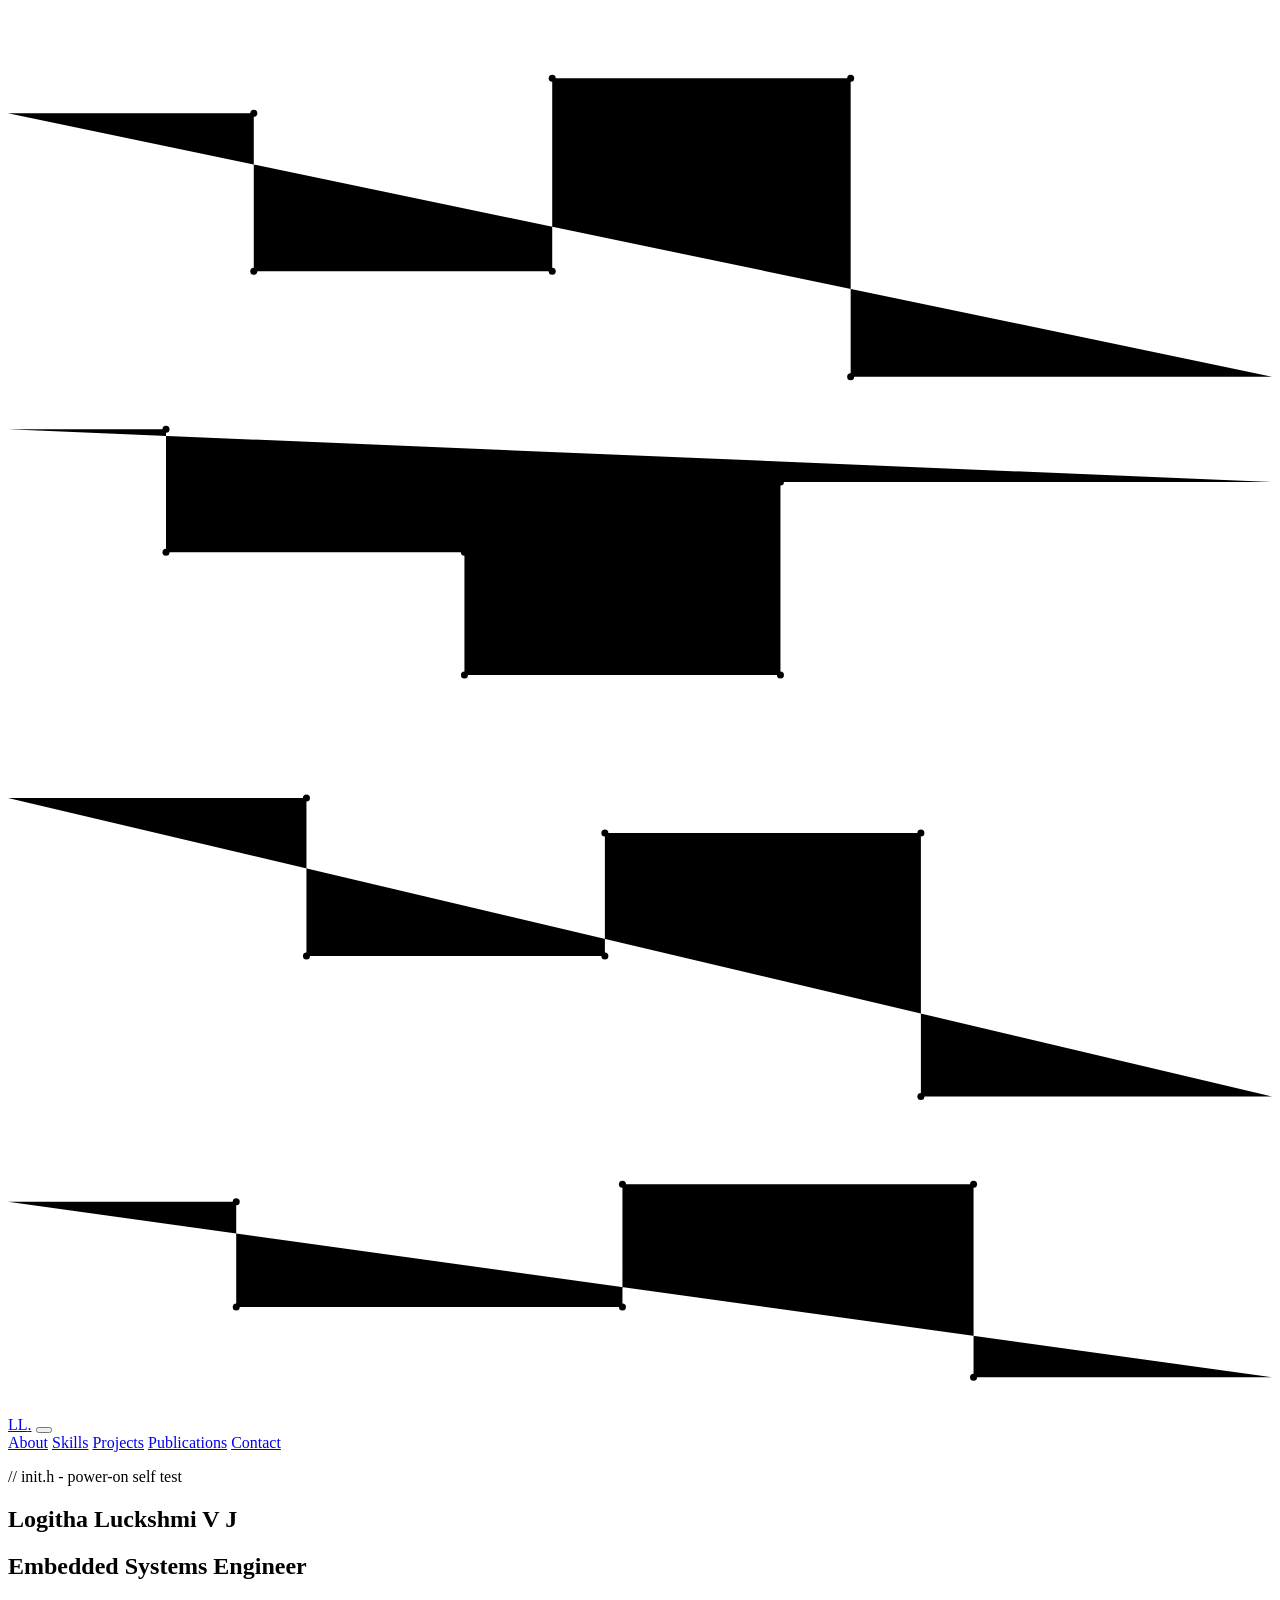
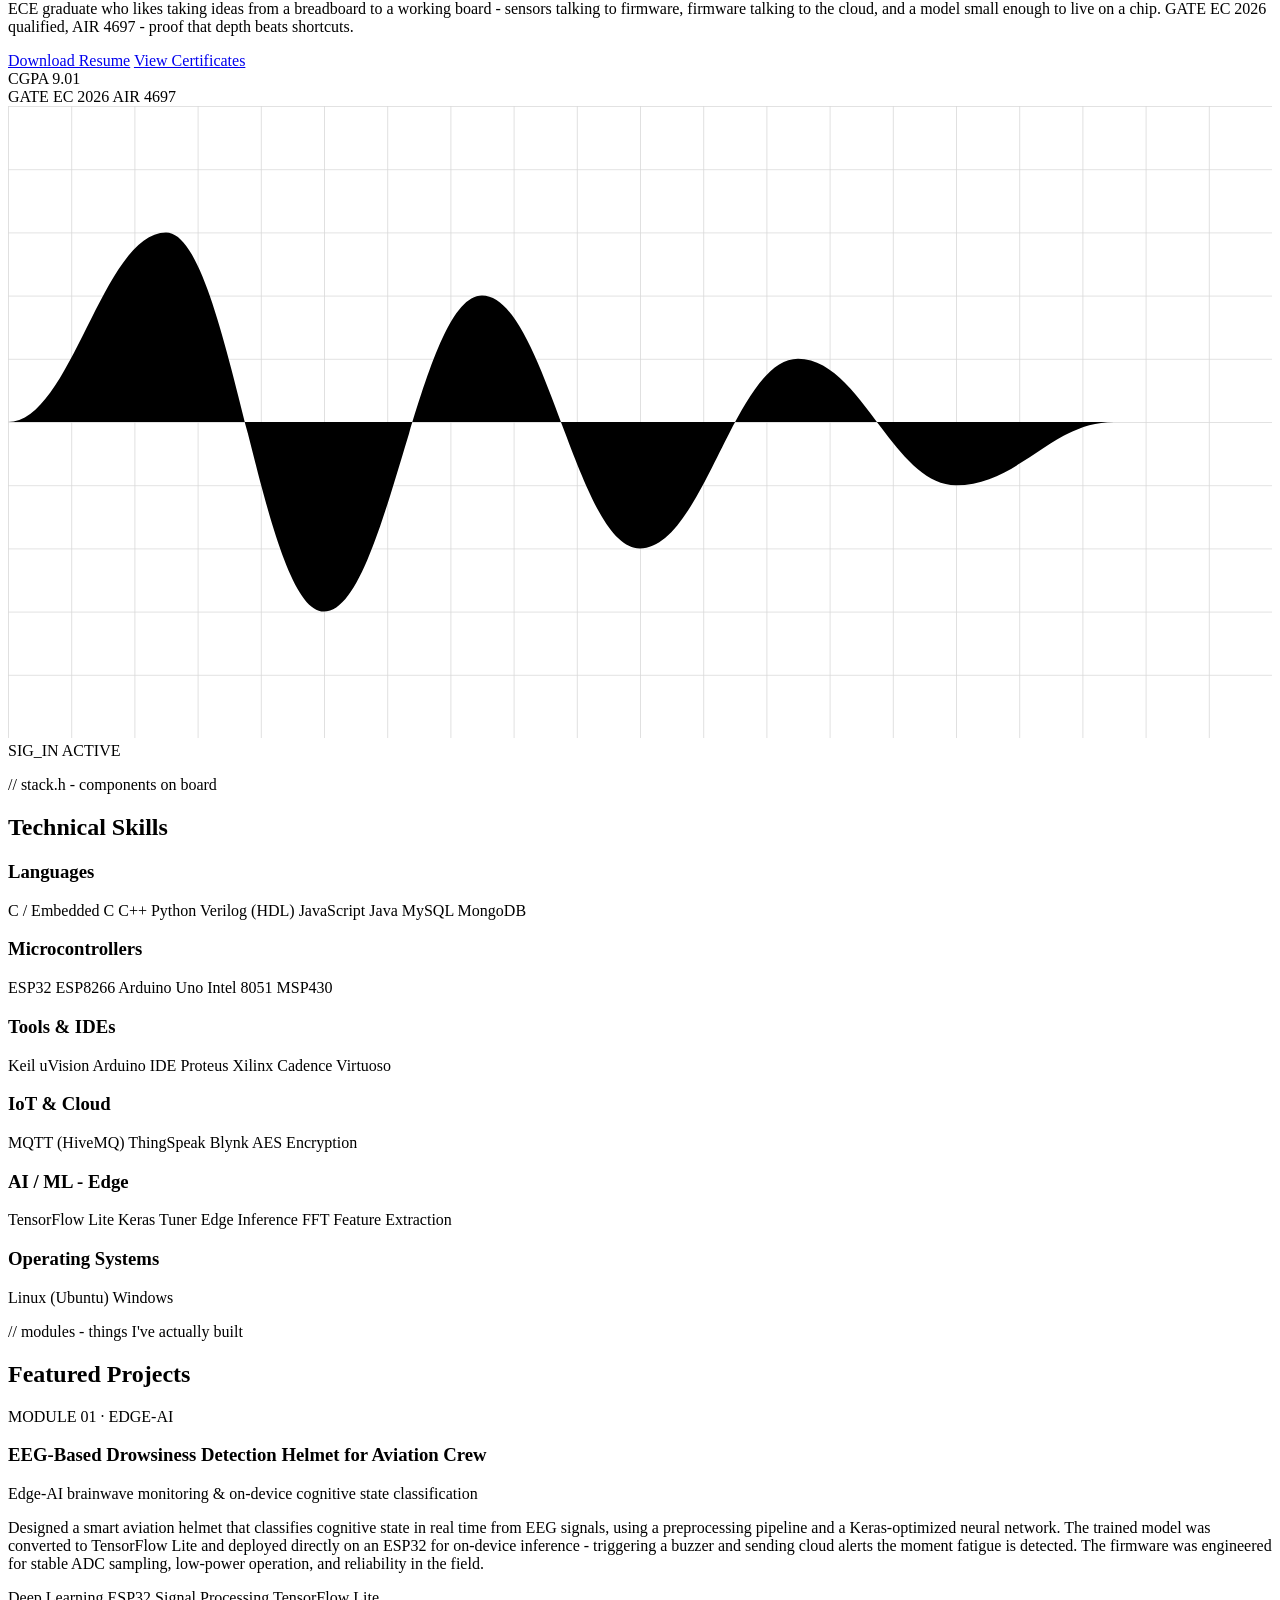
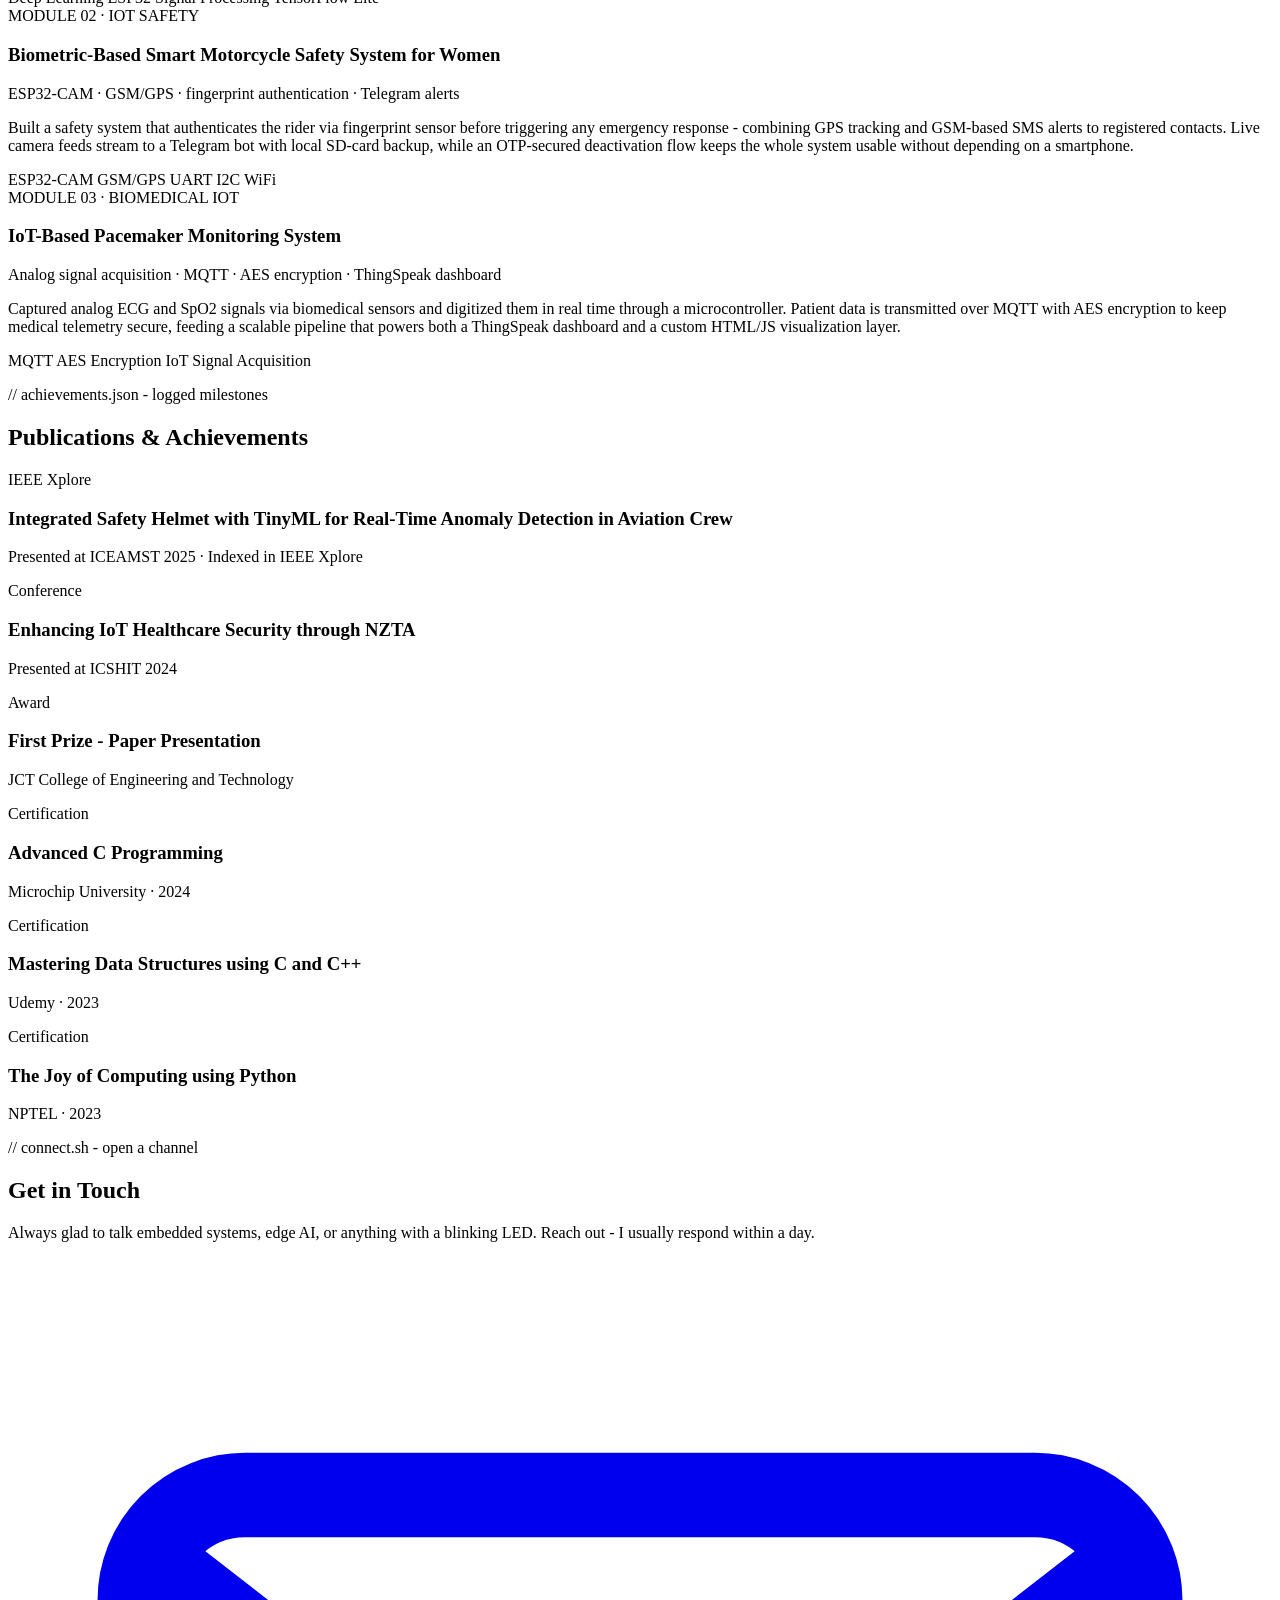
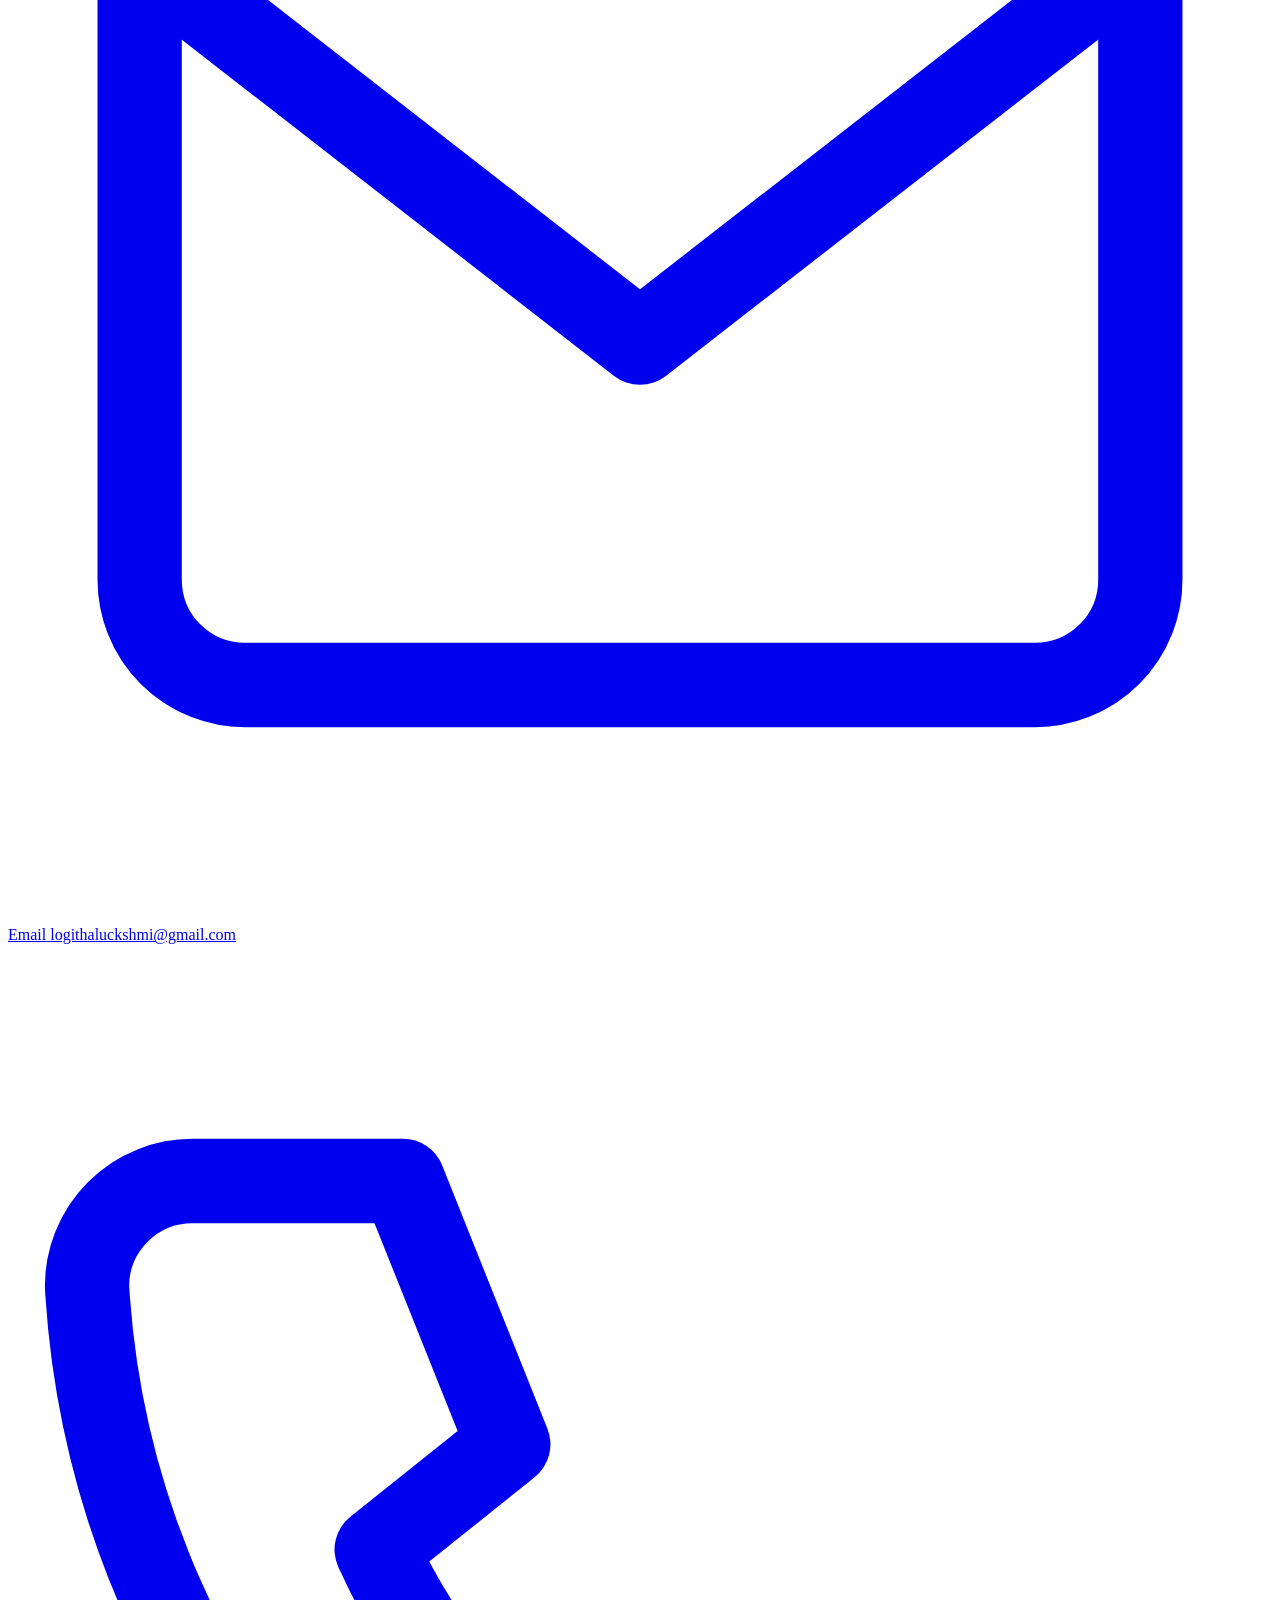
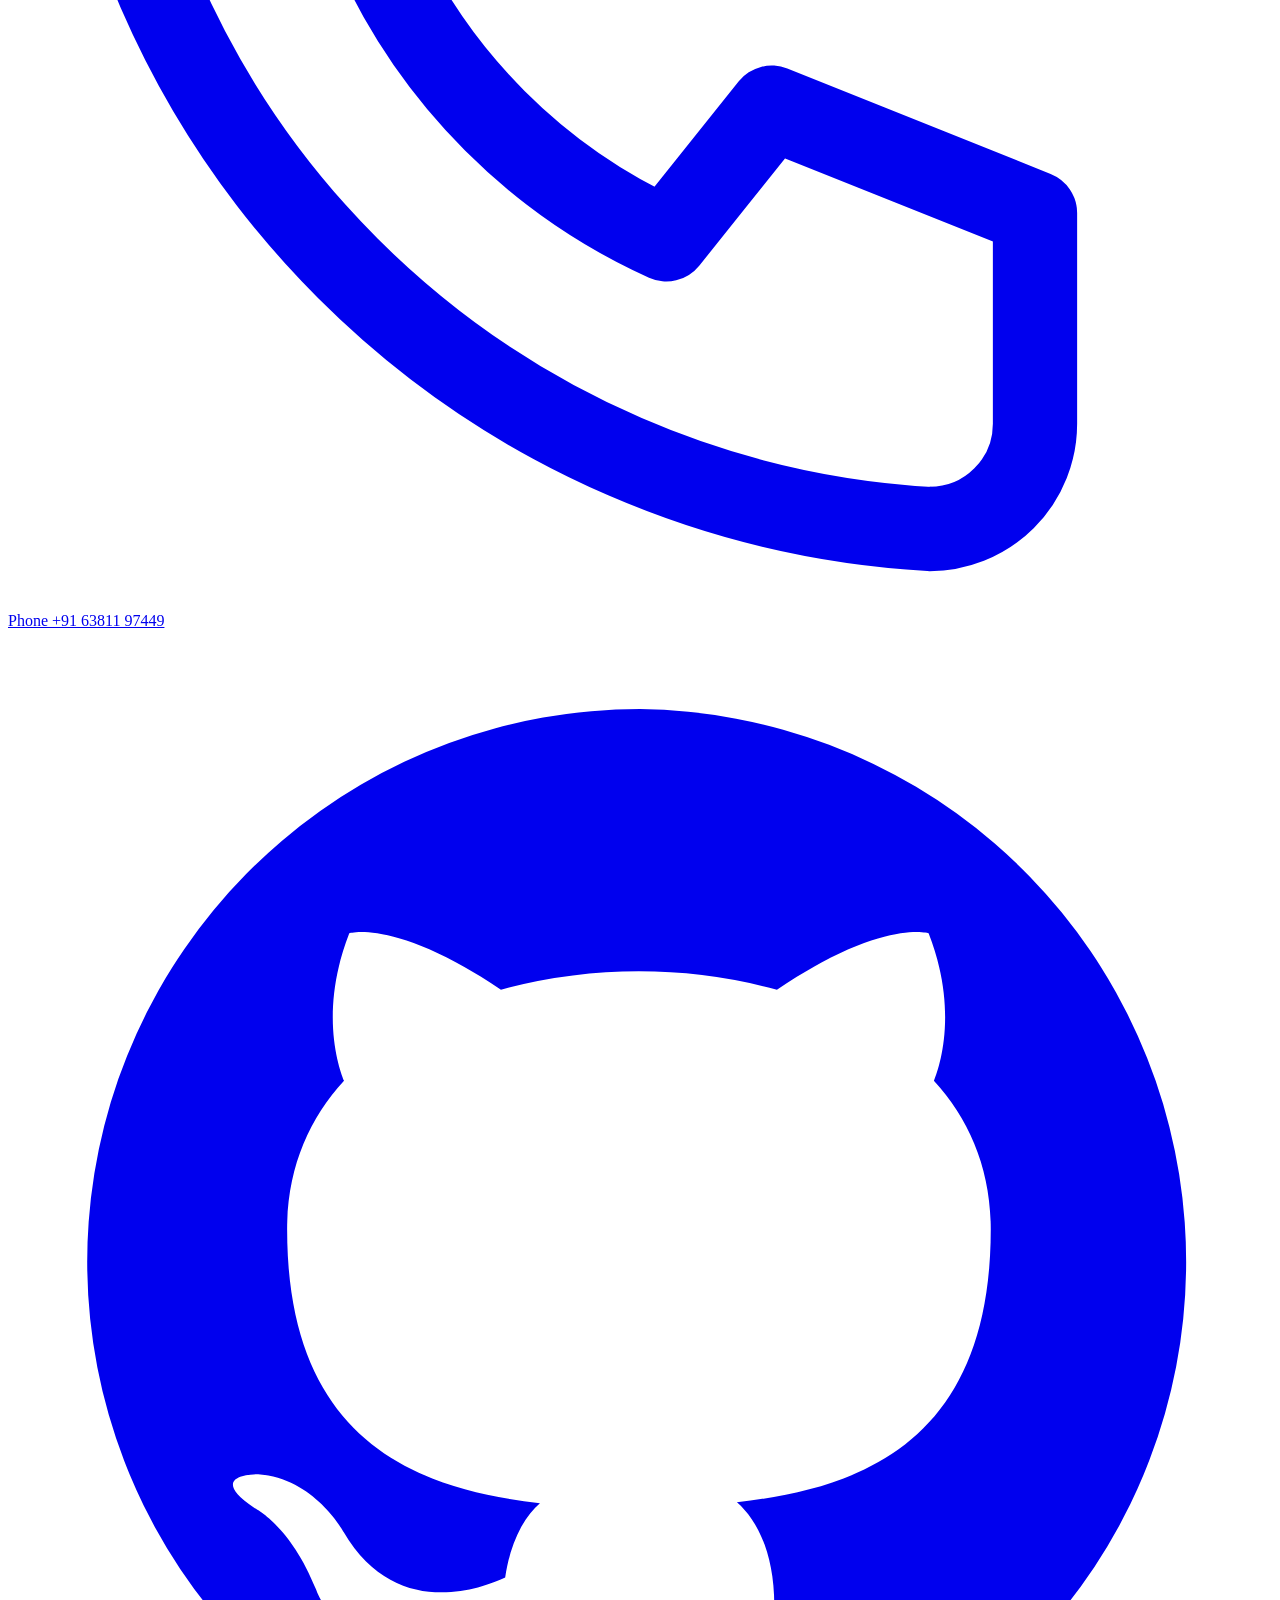
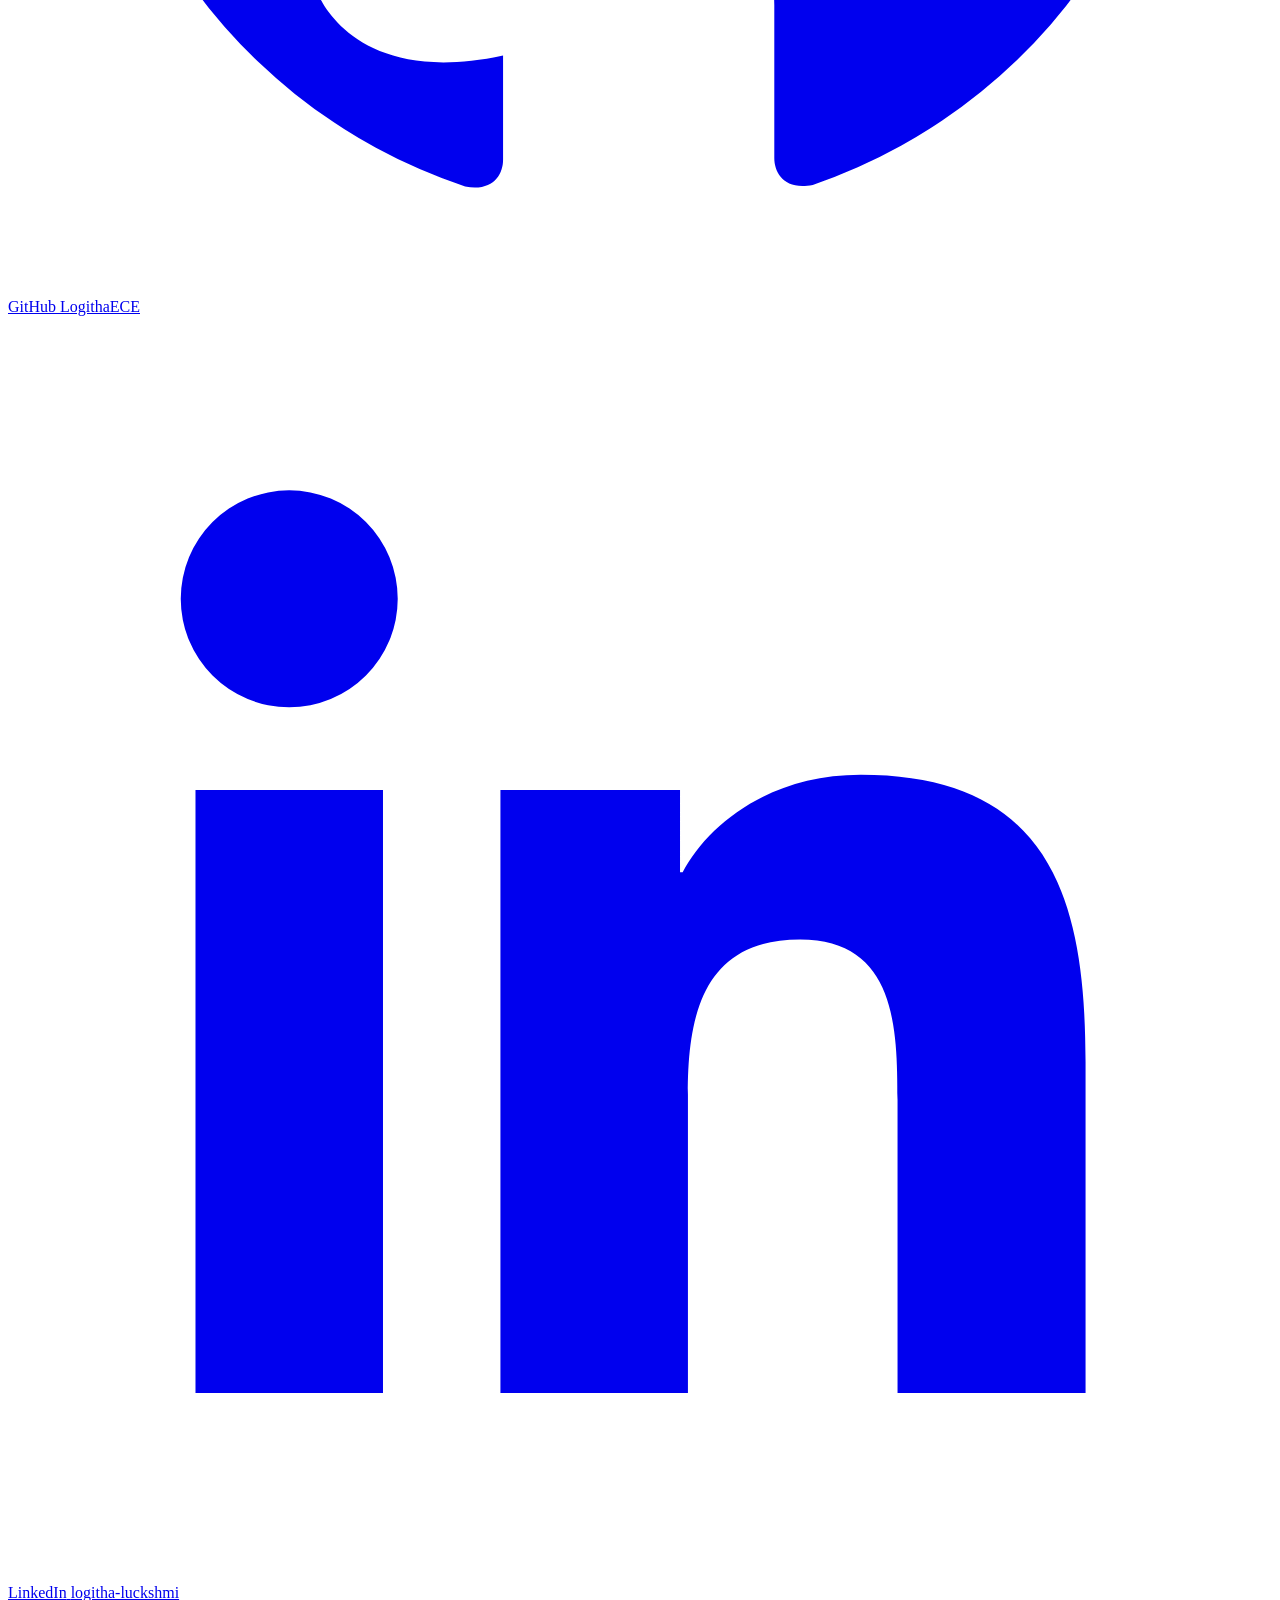
==== commit de78bc32: "Update index.html" ====
--- a/index.html
+++ b/index.html
@@ -1,106 +1,348 @@
 <!DOCTYPE html>
 <html lang="en">
 <head>
-    <meta charset="UTF-8">
-    <title>Logitha Luckshmi | Portfolio</title>
-    <meta name="viewport" content="width=device-width, initial-scale=1.0">
-    <link rel="stylesheet" href="portfolio.css">
+  <meta charset="UTF-8">
+  <title>Logitha Luckshmi V J - Embedded Systems Engineer</title>
+  <meta name="viewport" content="width=device-width, initial-scale=1.0">
+  <meta name="description" content="Portfolio of Logitha Luckshmi V J - Embedded Systems Engineer specializing in Edge-AI, IoT, and real-time hardware-software systems.">
+  <link rel="preconnect" href="https://fonts.googleapis.com">
+  <link rel="preconnect" href="https://fonts.gstatic.com" crossorigin>
+  <link href="https://fonts.googleapis.com/css2?family=Space+Grotesk:wght@400;500;600;700&family=IBM+Plex+Sans:wght@300;400;500;600&family=JetBrains+Mono:wght@400;500;600&display=swap" rel="stylesheet">
+  <link rel="stylesheet" href="style.css">
 </head>
 <body>
-<header id="header">
-    <nav>
-        <div class="nav"><a href="#about">About</a></div>
-        <div class="nav"><a href="#skills">Skills</a></div>
-        <div class="nav"><a href="#projects">Projects</a></div>
-        <div class="nav"><a href="#internships">Internships</a></div>
-        <div class="nav"><a href="#contact">Contact</a></div>
-    </nav>
-</header>
-
-<main>
-    <section id="about">
-        <div id="content">
-            <h2>Hello, I'm</h2>
-            <h1>Logitha Luckshmi</h1>
-            <h4>Electronics & Embedded Systems Engineer</h4>
-            <p>
-                Final‑year ECE student passionate about fusing hardware with software to build real‑time embedded
-                solutions and intuitive web interfaces.
-            </p>
-            <button class="btn-primary" onclick="resume()">Download&nbsp;Resume</button>
-            <button class="btn-secondary" onclick="certificate()">View&nbsp;Certificates</button>
-        </div>
-        <div id="my-photo">
-            <img src="Photo.jpg" alt="profile photo"/>
-        </div>
-    </section>
-
-    <section id="skills">
-        <h2>Technical&nbsp;Skills</h2>
-        <div id="my-skill">
-            <!-- Skill cards -->
-            <div class="card"><img src="https://img.icons8.com/?size=100&id=40669&format=png&color=000000"/><br>C / Embedded&nbsp;C</div>
-            <div class="card"><img src="https://img.icons8.com/?size=100&id=l75OEUJkPAk4&format=png&color=000000"/><br>Python</div>
-            <div class="card"><img src="https://img.icons8.com/?size=100&id=13679&format=png&color=000000"/><br>Java (DSA&nbsp;&amp;&nbsp;OOP)</div>
-            <div class="card"><img src="https://img.icons8.com/?size=100&id=123603&format=png&color=000000"/><br>React.js</div>
-            <div class="card"><img src="https://img.icons8.com/?size=100&id=74402&format=png&color=000000"/><br>MongoDB</div>
-            <div class="card"><img src="https://img.icons8.com/?size=100&id=13444&format=png&color=000000"/><br>ArduinoUNO / NodeMCU</div>
-            <div class="card"><img src="https://img.icons8.com/?size=100&id=UFXRpPFebwa2&format=png&color=000000"/><br>MySQL</div>
-            <div class="card"><img src="https://img.icons8.com/?size=100&id=Ef9lairIcqGT&format=png&color=000000"/><br>Proteus</div>
-            <div class="card"><img src="https://www.ti.com/diagrams/ccstudio_ccs_256.jpg" width="40%"/><br> MSP430</div>
-        </div>
-    </section>
-
-    <section id="projects">
-        <h2>Featured&nbsp;Projects</h2>
-        <div class="project-block">
-    <h3>Accident Detection & Emergency Alert System</h3>
-    <p>Designed an embedded safety module using ADXL345 accelerometer for crash detection and GSM/GPS modules for real-time SOS transmission via UART. Focused on real-time signal processing and low-power implementation.</p>
-    
-</div>
-
-<div class="project-block">
-    <h3>IoT‑Based Pacemaker Monitoring System</h3>
-    <p>Built a secure, real-time patient health monitoring system capturing analog ECG and SpO2 signals, transmitting data via MQTT protocol with AES encryption and ThingSpeak dashboard for live visualization.</p>
-    
-</div>
-
-<div class="project-block">
-    <h3>Botanica – Exotic Plant Marketplace</h3>
-    <p>A MERN stack web application offering a curated selection of rare and exotic plants. Features include user registration, product listing, cart and checkout, and secure admin dashboard for managing inventory. Designed with mobile-first responsiveness and MongoDB data management.</p>
-    
-</div>
-
-        
-    </section>
-
-    <section id="internships">
-        <h2>Internships</h2>
-        <div class="project-block">
-            <h3>Taras Systems – Embedded Systems Intern <span class="date">(Jun–Dec 2025)</span></h3>
-            <p>MSP430 &amp; STM32 programming, Linux scripting, industrial automation project.</p>
-        </div>
-        <div class="project-block">
-            <h3>NSIC – Web Development Intern <span class="date">(Aug 2024)</span></h3>
-            <p>Full‑stack web apps and IoT dashboards for hardware data visualization.</p>
-        </div>
-        <div class="project-block">
-            <h3>Better Tomorrow – MERN Stack Intern <span class="date">(Mar 2024)</span></h3>
-            <p>Built secure REST APIs &amp; dashboards enabling cloud‑embedded integration.</p>
-        </div>
-    </section>
-
-    <section id="contact">
-        <h2>Get&nbsp;in&nbsp;Touch</h2>
-        <div class="icon-bar">
-            <a href="https://github.com/LogithaECE" target="_blank"><img src="https://img.icons8.com/?size=96&id=4Z2nCrz5iPY2&format=png" alt="GitHub"></a>
-            <a href="https://www.linkedin.com/in/logitha-luckshmi-5a387b257/" target="_blank"><img src="https://img.icons8.com/?size=96&id=xuvGCOXi8Wyg&format=png" alt="LinkedIn"></a>
-            <a href="mailto:logithaluckshmi@gmail.com"><img src="https://img.icons8.com/?size=96&id=MFd4aKzItnZK&format=png" alt="Email"></a>
-            <a href="https://www.instagram.com/logijeeva_22/" target="_blank"><img src="https://img.icons8.com/?size=96&id=Xy10Jcu1L2Su&format=png" alt="Instagram"></a>
-        </div>
-    </section>
-</main>
-
-<script src="portfolio.js"></script>
+
+  <!-- Background trace layer -->
+  <div class="board-bg" aria-hidden="true">
+    <svg class="trace-svg" viewBox="0 0 1440 1600" preserveAspectRatio="none">
+      <g class="traces">
+        <path d="M0,120 H280 V300 H620 V80 H960 V420 H1440" />
+        <path d="M0,480 H180 V620 H520 V760 H880 V540 H1440" />
+        <path d="M0,900 H340 V1080 H680 V940 H1040 V1240 H1440" />
+        <path d="M0,1360 H260 V1480 H700 V1340 H1100 V1560 H1440" />
+      </g>
+      <g class="nodes">
+        <circle cx="280" cy="120" r="4"/><circle cx="280" cy="300" r="4"/><circle cx="620" cy="300" r="4"/>
+        <circle cx="620" cy="80" r="4"/><circle cx="960" cy="80" r="4"/><circle cx="960" cy="420" r="4"/>
+        <circle cx="180" cy="480" r="4"/><circle cx="180" cy="620" r="4"/><circle cx="520" cy="620" r="4"/>
+        <circle cx="520" cy="760" r="4"/><circle cx="880" cy="760" r="4"/><circle cx="880" cy="540" r="4"/>
+        <circle cx="340" cy="900" r="4"/><circle cx="340" cy="1080" r="4"/><circle cx="680" cy="1080" r="4"/>
+        <circle cx="680" cy="940" r="4"/><circle cx="1040" cy="940" r="4"/><circle cx="1040" cy="1240" r="4"/>
+        <circle cx="260" cy="1360" r="4"/><circle cx="260" cy="1480" r="4"/><circle cx="700" cy="1480" r="4"/>
+        <circle cx="700" cy="1340" r="4"/><circle cx="1100" cy="1340" r="4"/><circle cx="1100" cy="1560" r="4"/>
+      </g>
+    </svg>
+  </div>
+
+  <!-- Nav -->
+  <header id="header">
+    <div class="nav-wrap">
+      <a href="#about" class="logo">LL<span class="dot">.</span></a>
+      <button class="nav-toggle" id="navToggle" aria-label="Toggle navigation" aria-expanded="false">
+        <span></span><span></span><span></span>
+      </button>
+      <nav id="primaryNav">
+        <a href="#about">About</a>
+        <a href="#skills">Skills</a>
+        <a href="#projects">Projects</a>
+        <a href="#publications">Publications</a>
+        <a href="#contact">Contact</a>
+      </nav>
+    </div>
+  </header>
+
+  <main>
+
+    <!-- HERO -->
+    <section id="about" class="hero">
+      <div class="hero-inner">
+        <p class="eyebrow"><span class="reg-bit">// init.h - power-on self test</span></p>
+        <h1>Logitha Luckshmi <span class="vj">V J</span></h1>
+        <h2 class="role-line">
+          <span class="role-word" id="roleWord">Embedded Systems Engineer</span>
+        </h2>
+        <p class="lede">
+          ECE graduate who likes taking
+          ideas from a breadboard to a working board - sensors talking to firmware,
+          firmware talking to the cloud, and a model small enough to live on a chip.
+          GATE EC 2026 qualified, AIR 4697 - proof that depth beats shortcuts.
+        </p>
+        <div class="hero-actions">
+          <a class="btn-primary" href="https://drive.google.com/file/d/1WEN4raHlyAhDotq5Y-H3Ekpriixp1G5A/view?usp=sharing" target="_blank" rel="noopener">Download Resume</a>
+          <a class="btn-secondary" href="https://drive.google.com/drive/folders/1hhcQPAHMZevXrsy7ZjR6Ka00tFqqPFLP" target="_blank" rel="noopener">View Certificates</a>
+        </div>
+        <div class="hero-meter">
+          <div class="meter-item">
+            <span class="meter-label">CGPA</span>
+            <span class="meter-value">9.01</span>
+          </div>
+          <div class="meter-item">
+            <span class="meter-label">GATE EC 2026</span>
+            <span class="meter-value">AIR 4697</span>
+          </div>
+          
+        </div>
+      </div>
+      <div class="hero-scope" aria-hidden="true">
+        <svg viewBox="0 0 400 200" class="scope-svg">
+          <defs>
+            <pattern id="grid" width="20" height="20" patternUnits="userSpaceOnUse">
+              <path d="M 20 0 L 0 0 0 20" fill="none" stroke="currentColor" stroke-width="0.5" opacity="0.15"/>
+            </pattern>
+          </defs>
+          <rect width="400" height="200" fill="url(#grid)" />
+          <path class="scope-wave" d="M0,100 C20,100 30,40 50,40 C70,40 80,160 100,160 C120,160 130,60 150,60 C170,60 180,140 200,140 C220,140 230,80 250,80 C270,80 280,120 300,120 C320,120 330,100 350,100 C365,100 375,100 400,100" />
+          <line class="scope-cursor" x1="0" y1="100" x2="400" y2="100" />
+        </svg>
+        <div class="scope-readout">
+          <span>SIG_IN</span>
+          <span class="readout-value">ACTIVE</span>
+        </div>
+      </div>
+    </section>
+
+    <!-- SKILLS -->
+    <section id="skills" class="skills">
+      <div class="section-head">
+        <p class="eyebrow">// stack.h - components on board</p>
+        <h2>Technical Skills</h2>
+      </div>
+
+      <div class="skills-grid">
+        <div class="skill-block">
+          <h3>Languages</h3>
+          <div class="pin-row">
+            <span class="pin">C / Embedded C</span>
+            <span class="pin">C++</span>
+            <span class="pin">Python</span>
+            <span class="pin">Verilog (HDL)</span>
+            <span class="pin">JavaScript</span>
+            <span class="pin">Java</span>
+            <span class="pin">MySQL</span>
+            <span class="pin">MongoDB</span>
+          </div>
+        </div>
+
+        <div class="skill-block">
+          <h3>Microcontrollers</h3>
+          <div class="pin-row">
+            <span class="pin">ESP32</span>
+            <span class="pin">ESP8266</span>
+            <span class="pin">Arduino Uno</span>
+            <span class="pin">Intel 8051</span>
+            <span class="pin">MSP430</span>
+          </div>
+        </div>
+
+        <div class="skill-block">
+          <h3>Tools &amp; IDEs</h3>
+          <div class="pin-row">
+            <span class="pin">Keil uVision</span>
+            <span class="pin">Arduino IDE</span>
+            <span class="pin">Proteus</span>
+            <span class="pin">Xilinx</span>
+            <span class="pin">Cadence Virtuoso</span>
+          </div>
+        </div>
+
+        <div class="skill-block">
+          <h3>IoT &amp; Cloud</h3>
+          <div class="pin-row">
+            <span class="pin">MQTT (HiveMQ)</span>
+            <span class="pin">ThingSpeak</span>
+            <span class="pin">Blynk</span>
+            <span class="pin">AES Encryption</span>
+          </div>
+        </div>
+
+        <div class="skill-block">
+          <h3>AI / ML - Edge</h3>
+          <div class="pin-row">
+            <span class="pin">TensorFlow Lite</span>
+            <span class="pin">Keras Tuner</span>
+            <span class="pin">Edge Inference</span>
+            <span class="pin">FFT Feature Extraction</span>
+          </div>
+        </div>
+
+        <div class="skill-block">
+          <h3>Operating Systems</h3>
+          <div class="pin-row">
+            <span class="pin">Linux (Ubuntu)</span>
+            <span class="pin">Windows</span>
+          </div>
+        </div>
+      </div>
+    </section>
+
+    <!-- PROJECTS -->
+    <section id="projects" class="projects">
+      <div class="section-head">
+        <p class="eyebrow">// modules - things I've actually built</p>
+        <h2>Featured Projects</h2>
+      </div>
+
+      <div class="project-list">
+
+        <article class="project-card">
+          <div class="project-card-head">
+            <span class="module-tag">MODULE 01 · EDGE-AI</span>
+            <h3>EEG-Based Drowsiness Detection Helmet for Aviation Crew</h3>
+            <p class="project-sub">Edge-AI brainwave monitoring &amp; on-device cognitive state classification</p>
+          </div>
+          <p class="project-desc">
+            Designed a smart aviation helmet that classifies cognitive state in real time from EEG signals,
+            using a preprocessing pipeline and a Keras-optimized neural network. The trained model was
+            converted to TensorFlow Lite and deployed directly on an ESP32 for on-device inference -
+            triggering a buzzer and sending cloud alerts the moment fatigue is detected. The firmware was
+            engineered for stable ADC sampling, low-power operation, and reliability in the field.
+          </p>
+          <div class="pin-row tech-row">
+            <span class="pin pin-data">Deep Learning</span>
+            <span class="pin pin-data">ESP32</span>
+            <span class="pin pin-data">Signal Processing</span>
+            <span class="pin pin-data">TensorFlow Lite</span>
+          </div>
+        </article>
+
+        <article class="project-card">
+          <div class="project-card-head">
+            <span class="module-tag">MODULE 02 · IOT SAFETY</span>
+            <h3>Biometric-Based Smart Motorcycle Safety System for Women</h3>
+            <p class="project-sub">ESP32-CAM · GSM/GPS · fingerprint authentication · Telegram alerts</p>
+          </div>
+          <p class="project-desc">
+            Built a safety system that authenticates the rider via fingerprint sensor before triggering any
+            emergency response - combining GPS tracking and GSM-based SMS alerts to registered contacts.
+            Live camera feeds stream to a Telegram bot with local SD-card backup, while an OTP-secured
+            deactivation flow keeps the whole system usable without depending on a smartphone.
+          </p>
+          <div class="pin-row tech-row">
+            <span class="pin pin-data">ESP32-CAM</span>
+            <span class="pin pin-data">GSM/GPS</span>
+            <span class="pin pin-data">UART</span>
+            <span class="pin pin-data">I2C</span>
+            <span class="pin pin-data">WiFi</span>
+          </div>
+        </article>
+
+        <article class="project-card">
+          <div class="project-card-head">
+            <span class="module-tag">MODULE 03 · BIOMEDICAL IOT</span>
+            <h3>IoT-Based Pacemaker Monitoring System</h3>
+            <p class="project-sub">Analog signal acquisition · MQTT · AES encryption · ThingSpeak dashboard</p>
+          </div>
+          <p class="project-desc">
+            Captured analog ECG and SpO2 signals via biomedical sensors and digitized them in real time
+            through a microcontroller. Patient data is transmitted over MQTT with AES encryption to keep
+            medical telemetry secure, feeding a scalable pipeline that powers both a ThingSpeak dashboard
+            and a custom HTML/JS visualization layer.
+          </p>
+          <div class="pin-row tech-row">
+            <span class="pin pin-data">MQTT</span>
+            <span class="pin pin-data">AES Encryption</span>
+            <span class="pin pin-data">IoT</span>
+            <span class="pin pin-data">Signal Acquisition</span>
+          </div>
+        </article>
+
+      </div>
+    </section>
+
+    <!-- PUBLICATIONS / ACHIEVEMENTS -->
+    <section id="publications" class="publications">
+      <div class="section-head">
+        <p class="eyebrow">// achievements.json - logged milestones</p>
+        <h2>Publications &amp; Achievements</h2>
+      </div>
+
+      <div class="pub-grid">
+        <div class="pub-card pub-card-featured">
+          <span class="pub-tag">IEEE Xplore</span>
+          <h3>Integrated Safety Helmet with TinyML for Real-Time Anomaly Detection in Aviation Crew</h3>
+          <p>Presented at ICEAMST 2025 · Indexed in IEEE Xplore</p>
+        </div>
+        <div class="pub-card">
+          <span class="pub-tag">Conference</span>
+          <h3>Enhancing IoT Healthcare Security through NZTA</h3>
+          <p>Presented at ICSHIT 2024</p>
+        </div>
+        <div class="pub-card">
+          <span class="pub-tag">Award</span>
+          <h3>First Prize - Paper Presentation</h3>
+          <p>JCT College of Engineering and Technology</p>
+        </div>
+        <div class="pub-card">
+          <span class="pub-tag">Certification</span>
+          <h3>Advanced C Programming</h3>
+          <p>Microchip University · 2024</p>
+        </div>
+        <div class="pub-card">
+          <span class="pub-tag">Certification</span>
+          <h3>Mastering Data Structures using C and C++</h3>
+          <p>Udemy · 2023</p>
+        </div>
+        <div class="pub-card">
+          <span class="pub-tag">Certification</span>
+          <h3>The Joy of Computing using Python</h3>
+          <p>NPTEL · 2023</p>
+        </div>
+      </div>
+    </section>
+
+    <!-- CONTACT -->
+    <section id="contact" class="contact">
+      <div class="section-head">
+        <p class="eyebrow">// connect.sh - open a channel</p>
+        <h2>Get in Touch</h2>
+      </div>
+      <p class="contact-lede">
+        Always glad to talk embedded systems, edge AI, or anything with a blinking LED.
+        Reach out - I usually respond within a day.
+      </p>
+      <div class="contact-grid">
+        <a class="contact-link" href="mailto:logithaluckshmi@gmail.com">
+          <span class="contact-icon" aria-hidden="true">
+            <svg viewBox="0 0 24 24" fill="none" stroke="currentColor" stroke-width="1.6" stroke-linecap="round" stroke-linejoin="round"><rect x="2.5" y="4.5" width="19" height="15" rx="2"/><path d="M3 6l9 7 9-7"/></svg>
+          </span>
+          <span class="contact-text">
+            <span class="contact-label">Email</span>
+            <span class="contact-value">logithaluckshmi@gmail.com</span>
+          </span>
+        </a>
+        <a class="contact-link" href="tel:+916381197449">
+          <span class="contact-icon" aria-hidden="true">
+            <svg viewBox="0 0 24 24" fill="none" stroke="currentColor" stroke-width="1.6" stroke-linecap="round" stroke-linejoin="round"><path d="M3.5 4.5h4l2 5-2.5 2a11 11 0 0 0 5.5 5.5l2-2.5 5 2v4a2 2 0 0 1-2 2A17 17 0 0 1 1.5 6.5a2 2 0 0 1 2-2z"/></svg>
+          </span>
+          <span class="contact-text">
+            <span class="contact-label">Phone</span>
+            <span class="contact-value">+91 63811 97449</span>
+          </span>
+        </a>
+        <a class="contact-link" href="https://github.com/LogithaECE" target="_blank" rel="noopener">
+          <span class="contact-icon" aria-hidden="true">
+            <svg viewBox="0 0 24 24" fill="currentColor"><path d="M12 1.5a10.5 10.5 0 0 0-3.32 20.46c.53.1.72-.23.72-.51v-1.98c-2.93.64-3.55-1.25-3.55-1.25-.48-1.22-1.17-1.55-1.17-1.55-.96-.65.07-.64.07-.64 1.06.07 1.62 1.09 1.62 1.09.94 1.61 2.47 1.15 3.07.87.1-.68.36-1.15.66-1.41-2.34-.27-4.8-1.17-4.8-5.2 0-1.15.41-2.09 1.08-2.82-.11-.27-.47-1.34.1-2.8 0 0 .88-.28 2.88 1.07a10 10 0 0 1 5.24 0c2-1.35 2.88-1.07 2.88-1.07.57 1.46.21 2.53.1 2.8.67.73 1.08 1.67 1.08 2.82 0 4.04-2.47 4.92-4.82 5.18.38.33.71.97.71 1.96v2.9c0 .28.19.62.73.51A10.5 10.5 0 0 0 12 1.5z"/></svg>
+          </span>
+          <span class="contact-text">
+            <span class="contact-label">GitHub</span>
+            <span class="contact-value">LogithaECE</span>
+          </span>
+        </a>
+        <a class="contact-link" href="https://www.linkedin.com/in/logitha-luckshmi-5a387b257/" target="_blank" rel="noopener">
+          <span class="contact-icon" aria-hidden="true">
+            <svg viewBox="0 0 24 24" fill="currentColor"><path d="M20.45 20.45h-3.56v-5.57c0-1.33-.02-3.04-1.85-3.04-1.85 0-2.13 1.45-2.13 2.94v5.67H9.35V9h3.41v1.56h.05c.48-.9 1.64-1.85 3.38-1.85 3.6 0 4.27 2.37 4.27 5.45v6.29zM5.34 7.43a2.06 2.06 0 1 1 0-4.12 2.06 2.06 0 0 1 0 4.12zM7.12 20.45H3.56V9h3.56v11.45z"/></svg>
+          </span>
+          <span class="contact-text">
+            <span class="contact-label">LinkedIn</span>
+            <span class="contact-value">logitha-luckshmi</span>
+          </span>
+        </a>
+      </div>
+    </section>
+
+  </main>
+
+ 
+  <script src="script.js"></script>
 </body>
 </html>
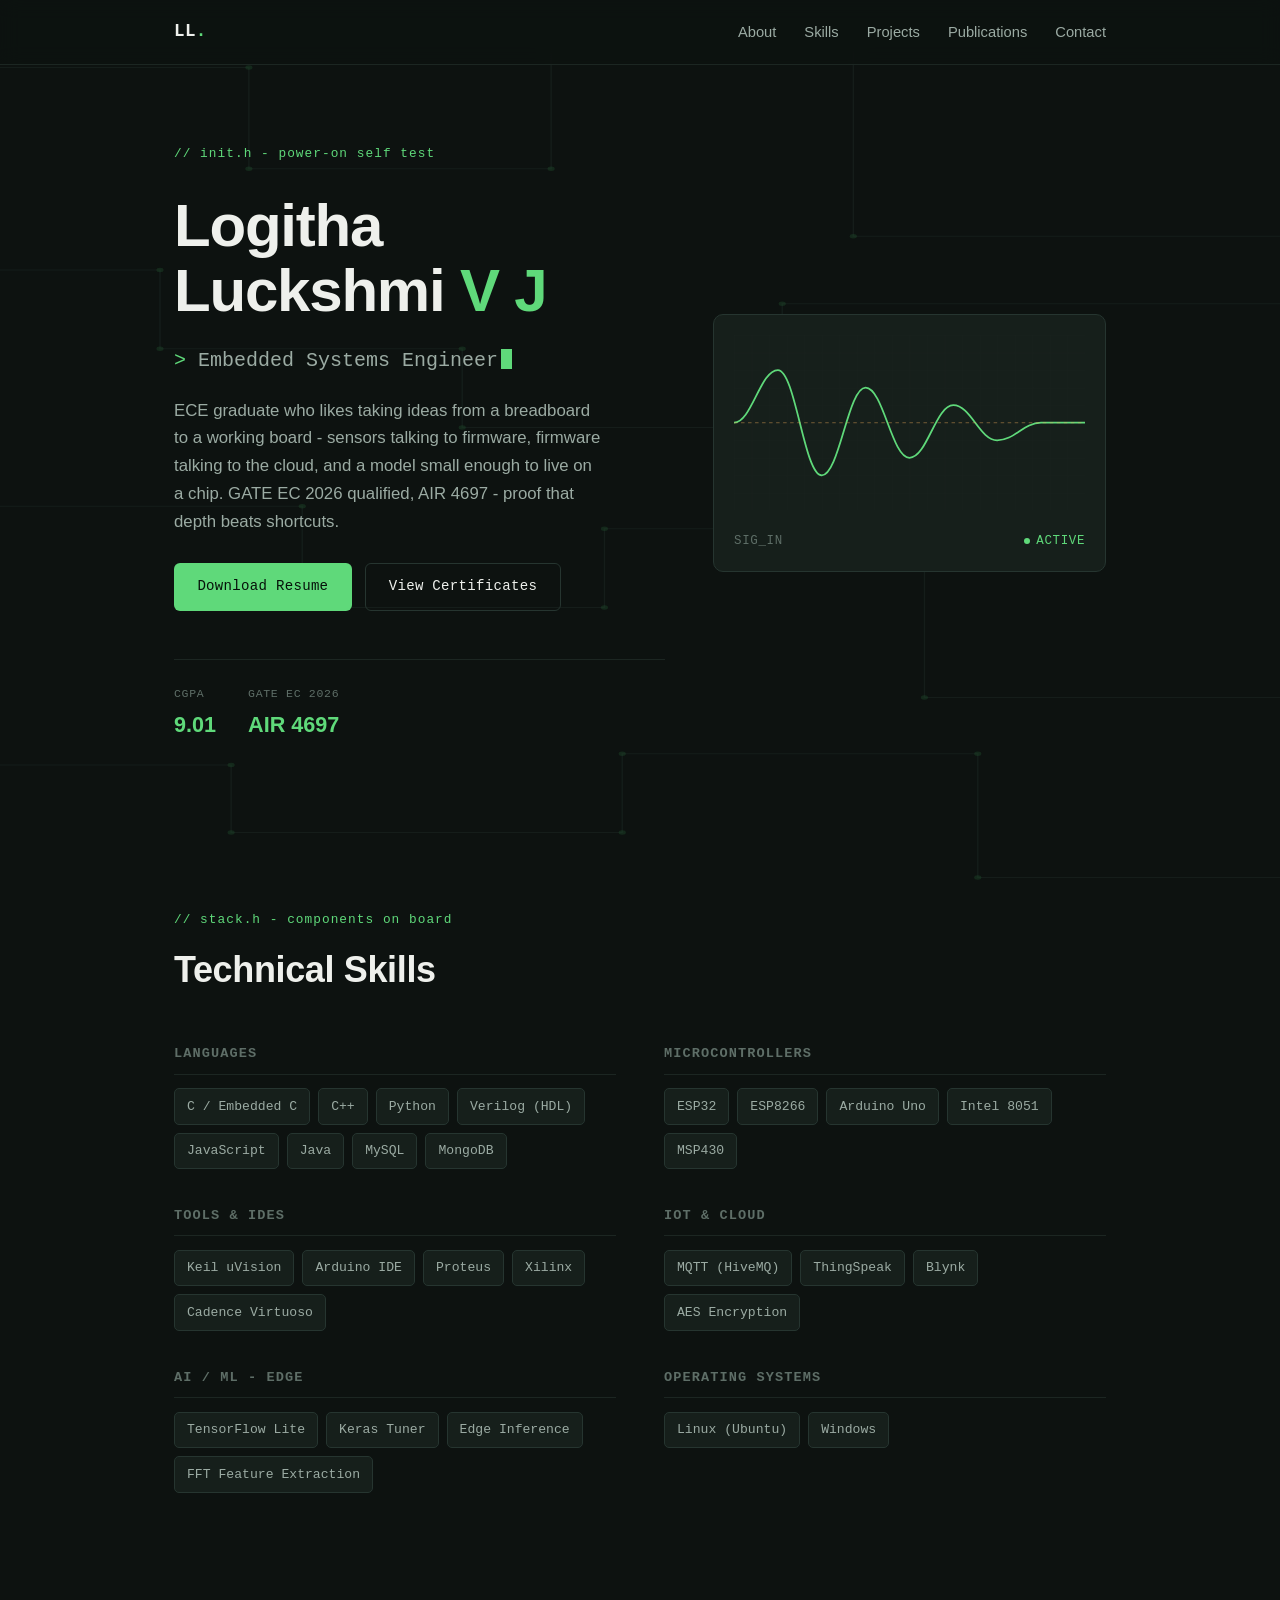
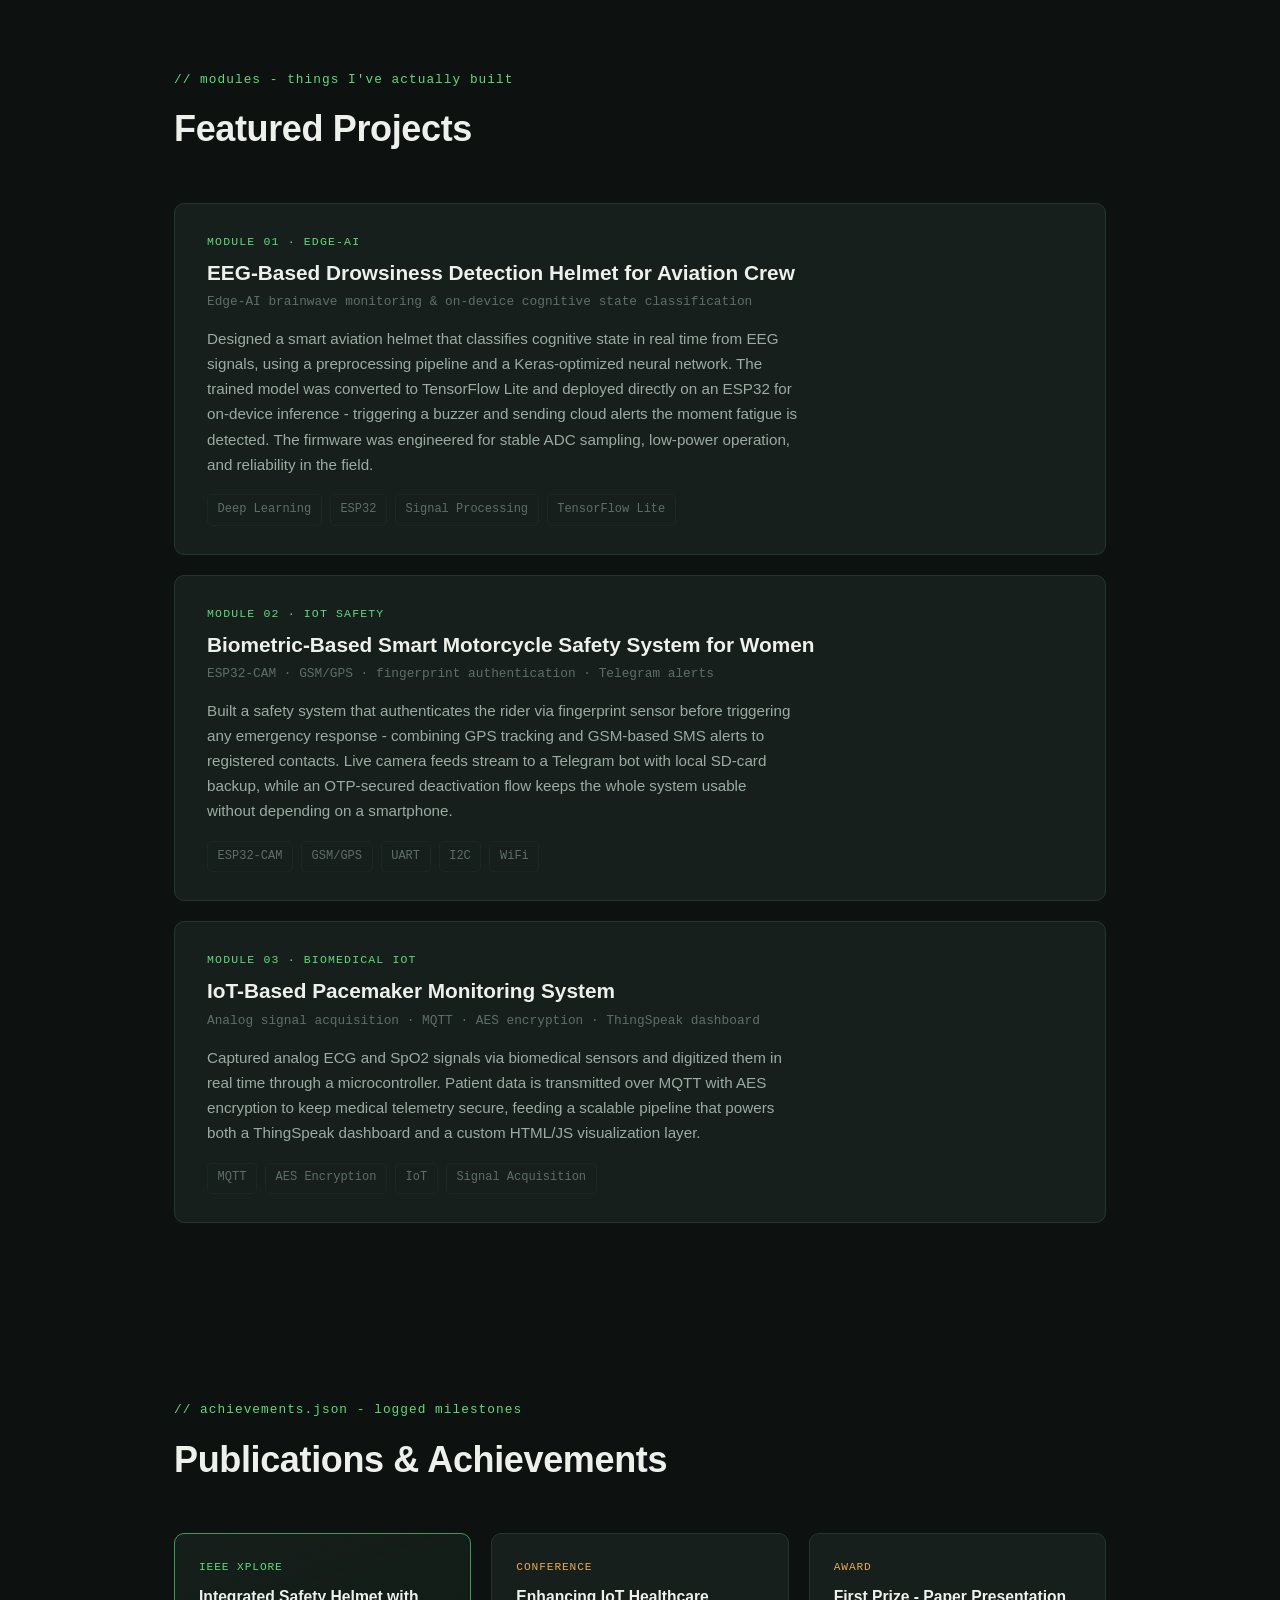
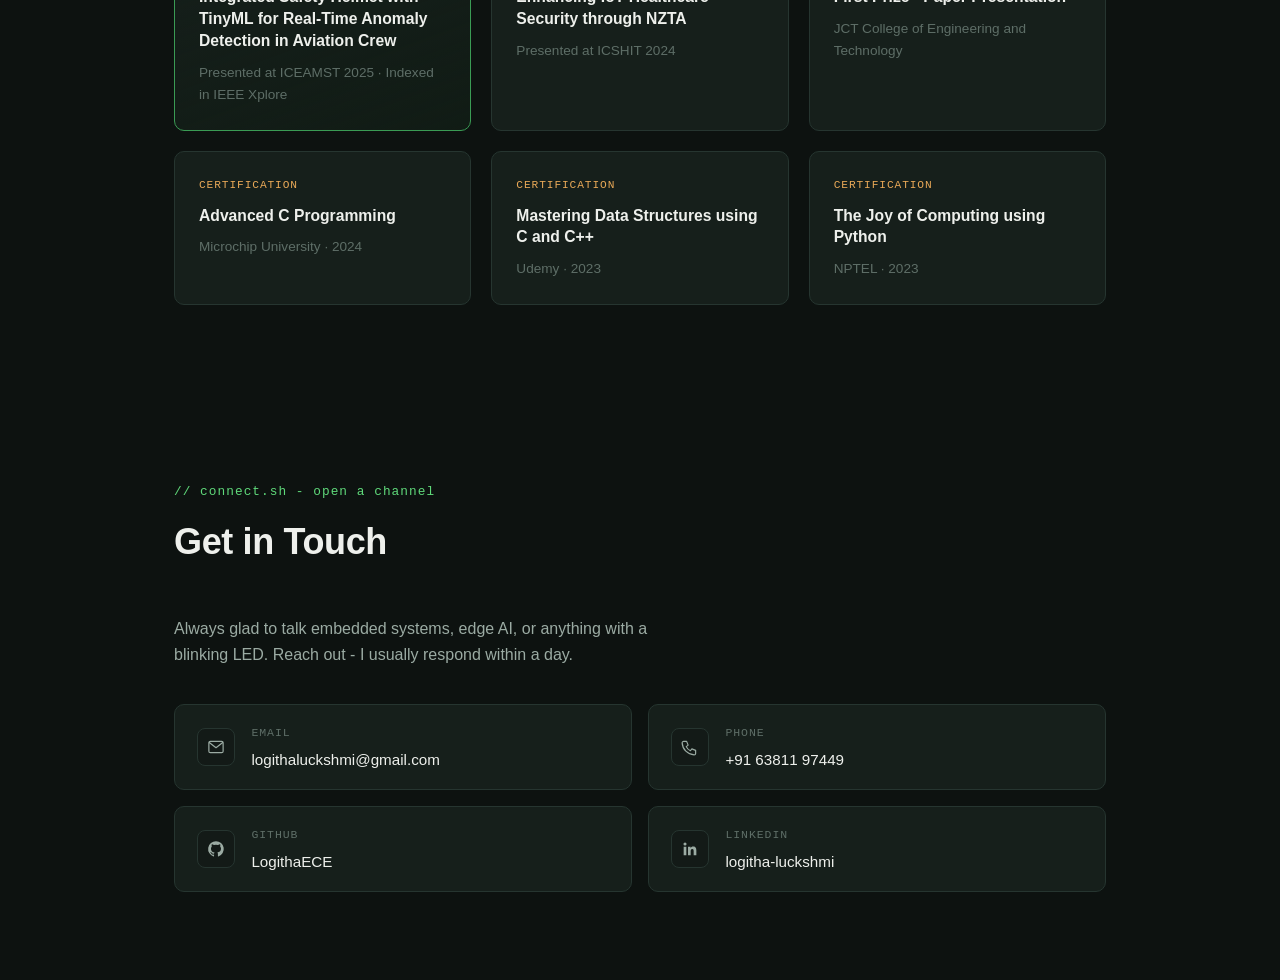
==== commit 57539f97: "Update index.html" ====
--- a/index.html
+++ b/index.html
@@ -8,7 +8,7 @@
   <link rel="preconnect" href="https://fonts.googleapis.com">
   <link rel="preconnect" href="https://fonts.gstatic.com" crossorigin>
   <link href="https://fonts.googleapis.com/css2?family=Space+Grotesk:wght@400;500;600;700&family=IBM+Plex+Sans:wght@300;400;500;600&family=JetBrains+Mono:wght@400;500;600&display=swap" rel="stylesheet">
-  <link rel="stylesheet" href="style.css">
+  <link rel="stylesheet" href="portfolio.css">
 </head>
 <body>
 
@@ -343,6 +343,6 @@
   </main>
 
  
-  <script src="script.js"></script>
+  <script src="portfolio.js"></script>
 </body>
 </html>
--- a/portfolio.css
+++ b/portfolio.css
@@ -0,0 +1,842 @@
+/* ============================================
+   Tokens
+   ============================================ */
+:root {
+  --bg: #0d1210;
+  --bg-raised: #131a17;
+  --bg-card: #161f1b;
+  --border: #263530;
+  --border-soft: #1c2622;
+  --text: #eef0ec;
+  --text-dim: #9babA3;
+  --text-faint: #5e6e67;
+  --accent: #5fd97a;
+  --accent-dim: #3a9b54;
+  --amber: #e8a857;
+
+  --font-display: "Space Grotesk", "IBM Plex Sans", sans-serif;
+  --font-body: "IBM Plex Sans", sans-serif;
+  --font-mono: "JetBrains Mono", monospace;
+
+  --container: 980px;
+  --radius: 10px;
+}
+
+* {
+  box-sizing: border-box;
+  margin: 0;
+  padding: 0;
+}
+
+html {
+  scroll-behavior: smooth;
+}
+
+body {
+  background: var(--bg);
+  color: var(--text);
+  font-family: var(--font-body);
+  line-height: 1.65;
+  -webkit-font-smoothing: antialiased;
+  overflow-x: hidden;
+}
+
+::selection {
+  background: var(--accent);
+  color: #06120a;
+}
+
+a {
+  color: inherit;
+}
+
+img {
+  max-width: 100%;
+}
+
+/* ============================================
+   Background trace layer
+   ============================================ */
+.board-bg {
+  position: fixed;
+  top: 0;
+  left: 0;
+  width: 100%;
+  height: 100%;
+  z-index: 0;
+  pointer-events: none;
+  opacity: 0.35;
+}
+
+.trace-svg {
+  width: 100%;
+  height: 100%;
+}
+
+.traces path {
+  fill: none;
+  stroke: var(--border);
+  stroke-width: 1.5;
+}
+
+.nodes circle {
+  fill: var(--accent-dim);
+  opacity: 0.5;
+}
+
+/* ============================================
+   Layout helpers
+   ============================================ */
+main {
+  position: relative;
+  z-index: 1;
+}
+
+section {
+  max-width: var(--container);
+  margin: 0 auto;
+  padding: 5.5rem 1.5rem;
+}
+
+.section-head {
+  margin-bottom: 2.75rem;
+}
+
+.eyebrow {
+  font-family: var(--font-mono);
+  font-size: 0.8rem;
+  color: var(--accent);
+  letter-spacing: 0.08em;
+  margin-bottom: 0.6rem;
+}
+
+.section-head h2 {
+  font-family: var(--font-display);
+  font-size: clamp(1.6rem, 4vw, 2.25rem);
+  font-weight: 600;
+  letter-spacing: -0.01em;
+}
+
+/* ============================================
+   Header / Nav
+   ============================================ */
+#header {
+  position: sticky;
+  top: 0;
+  z-index: 50;
+  background: rgba(13, 18, 16, 0.78);
+  backdrop-filter: blur(10px);
+  border-bottom: 1px solid var(--border-soft);
+}
+
+.nav-wrap {
+  max-width: var(--container);
+  margin: 0 auto;
+  padding: 0 1.5rem;
+  display: flex;
+  align-items: center;
+  justify-content: space-between;
+  height: 64px;
+  position: relative;
+}
+
+.logo {
+  font-family: var(--font-mono);
+  font-weight: 600;
+  font-size: 1.1rem;
+  text-decoration: none;
+  color: var(--text);
+  letter-spacing: 0.02em;
+  z-index: 2;
+}
+
+.logo .dot {
+  color: var(--accent);
+}
+
+nav {
+  display: flex;
+  gap: 1.75rem;
+}
+
+nav a {
+  text-decoration: none;
+  color: var(--text-dim);
+  font-size: 0.92rem;
+  font-weight: 500;
+  transition: color 0.2s ease;
+  position: relative;
+}
+
+nav a:hover,
+nav a:focus-visible {
+  color: var(--accent);
+}
+
+nav a:focus-visible {
+  outline: 1px solid var(--accent);
+  outline-offset: 4px;
+  border-radius: 2px;
+}
+
+/* Mobile nav toggle */
+.nav-toggle {
+  display: none;
+  flex-direction: column;
+  justify-content: center;
+  gap: 5px;
+  width: 32px;
+  height: 32px;
+  background: transparent;
+  border: 1px solid var(--border);
+  border-radius: 6px;
+  cursor: pointer;
+  z-index: 2;
+  padding: 0;
+}
+
+.nav-toggle span {
+  display: block;
+  width: 16px;
+  height: 2px;
+  background: var(--text-dim);
+  margin: 0 auto;
+  transition: all 0.25s ease;
+}
+
+.nav-toggle[aria-expanded="true"] span:nth-child(1) {
+  transform: translateY(7px) rotate(45deg);
+}
+
+.nav-toggle[aria-expanded="true"] span:nth-child(2) {
+  opacity: 0;
+}
+
+.nav-toggle[aria-expanded="true"] span:nth-child(3) {
+  transform: translateY(-7px) rotate(-45deg);
+}
+
+/* ============================================
+   Hero
+   ============================================ */
+.hero {
+  display: grid;
+  grid-template-columns: 1.25fr 1fr;
+  gap: 3rem;
+  align-items: center;
+  padding-top: 4.5rem;
+  padding-bottom: 4.5rem;
+  min-height: 84vh;
+}
+
+.hero-inner {
+  display: flex;
+  flex-direction: column;
+  gap: 1.25rem;
+}
+
+.reg-bit {
+  font-family: var(--font-mono);
+  font-size: 0.8rem;
+  color: var(--accent);
+  letter-spacing: 0.08em;
+}
+
+.hero h1 {
+  font-family: var(--font-display);
+  font-size: clamp(2.2rem, 6vw, 3.75rem);
+  font-weight: 700;
+  line-height: 1.08;
+  letter-spacing: -0.02em;
+}
+
+.hero h1 .vj {
+  color: var(--accent);
+}
+
+.role-line {
+  font-family: var(--font-mono);
+  font-size: clamp(0.95rem, 2.4vw, 1.25rem);
+  font-weight: 500;
+  color: var(--text-dim);
+  display: flex;
+  align-items: center;
+  gap: 0.6rem;
+}
+
+.role-word::before {
+  content: "> ";
+  color: var(--accent);
+}
+
+.role-word::after {
+  content: "";
+  display: inline-block;
+  width: 0.55em;
+  height: 1em;
+  margin-left: 0.15em;
+  background: var(--accent);
+  vertical-align: -0.15em;
+  animation: cursor-blink 1s steps(1) infinite;
+}
+
+@keyframes cursor-blink {
+  0%, 49% { opacity: 1; }
+  50%, 100% { opacity: 0; }
+}
+
+.lede {
+  font-size: clamp(0.95rem, 1.6vw, 1.05rem);
+  color: var(--text-dim);
+  max-width: 46ch;
+}
+
+.hero-actions {
+  display: flex;
+  gap: 0.85rem;
+  margin-top: 0.5rem;
+  flex-wrap: wrap;
+}
+
+.btn-primary,
+.btn-secondary {
+  font-family: var(--font-mono);
+  font-size: 0.88rem;
+  font-weight: 500;
+  padding: 0.7rem 1.4rem;
+  border-radius: 6px;
+  text-decoration: none;
+  transition: all 0.2s ease;
+  letter-spacing: 0.02em;
+  border: 1px solid transparent;
+}
+
+.btn-primary {
+  background: var(--accent);
+  color: #06120a;
+}
+
+.btn-primary:hover {
+  background: #79e692;
+  transform: translateY(-1px);
+}
+
+.btn-secondary {
+  background: transparent;
+  color: var(--text);
+  border-color: var(--border);
+}
+
+.btn-secondary:hover {
+  border-color: var(--accent);
+  color: var(--accent);
+}
+
+.hero-meter {
+  display: flex;
+  gap: 2rem;
+  margin-top: 1.75rem;
+  padding-top: 1.5rem;
+  border-top: 1px solid var(--border-soft);
+  flex-wrap: wrap;
+}
+
+.meter-item {
+  display: flex;
+  flex-direction: column;
+  gap: 0.25rem;
+}
+
+.meter-label {
+  font-family: var(--font-mono);
+  font-size: 0.72rem;
+  color: var(--text-faint);
+  letter-spacing: 0.06em;
+  text-transform: uppercase;
+}
+
+.meter-value {
+  font-family: var(--font-display);
+  font-size: 1.35rem;
+  font-weight: 600;
+  color: var(--accent);
+}
+
+/* Hero scope / oscilloscope panel */
+.hero-scope {
+  background: var(--bg-card);
+  border: 1px solid var(--border);
+  border-radius: var(--radius);
+  padding: 1.25rem;
+  position: relative;
+  overflow: hidden;
+}
+
+.scope-svg {
+  width: 100%;
+  height: auto;
+  color: var(--border);
+}
+
+.scope-wave {
+  fill: none;
+  stroke: var(--accent);
+  stroke-width: 2;
+  stroke-linecap: round;
+  stroke-dasharray: 1000;
+  stroke-dashoffset: 1000;
+  animation: draw-wave 2.5s ease-out forwards, pulse-wave 4s ease-in-out 2.5s infinite;
+}
+
+.scope-cursor {
+  stroke: var(--amber);
+  stroke-width: 1;
+  stroke-dasharray: 4 4;
+  opacity: 0.5;
+  animation: sweep-cursor 4s linear infinite;
+  transform-origin: 0 0;
+}
+
+@keyframes sweep-cursor {
+  0% { transform: translateX(0); opacity: 0; }
+  5% { opacity: 0.5; }
+  95% { opacity: 0.5; }
+  100% { transform: translateX(400px); opacity: 0; }
+}
+
+@keyframes draw-wave {
+  to { stroke-dashoffset: 0; }
+}
+
+@keyframes pulse-wave {
+  0%, 100% { opacity: 1; }
+  50% { opacity: 0.65; }
+}
+
+.scope-readout {
+  display: flex;
+  justify-content: space-between;
+  margin-top: 0.75rem;
+  font-family: var(--font-mono);
+  font-size: 0.78rem;
+  color: var(--text-faint);
+  letter-spacing: 0.05em;
+}
+
+.readout-value {
+  color: var(--accent);
+  display: flex;
+  align-items: center;
+  gap: 0.4rem;
+}
+
+.readout-value::before {
+  content: "";
+  width: 6px;
+  height: 6px;
+  border-radius: 50%;
+  background: var(--accent);
+  animation: blink 1.6s ease-in-out infinite;
+}
+
+@keyframes blink {
+  0%, 100% { opacity: 1; }
+  50% { opacity: 0.25; }
+}
+
+/* ============================================
+   Skills
+   ============================================ */
+.skills-grid {
+  display: grid;
+  grid-template-columns: repeat(2, 1fr);
+  gap: 2.25rem 3rem;
+}
+
+.skill-block h3 {
+  font-family: var(--font-mono);
+  font-size: 0.85rem;
+  color: var(--text-faint);
+  letter-spacing: 0.08em;
+  text-transform: uppercase;
+  margin-bottom: 0.85rem;
+  padding-bottom: 0.5rem;
+  border-bottom: 1px solid var(--border-soft);
+}
+
+.pin-row {
+  display: flex;
+  flex-wrap: wrap;
+  gap: 0.5rem;
+}
+
+.pin {
+  font-family: var(--font-mono);
+  font-size: 0.82rem;
+  padding: 0.4rem 0.75rem;
+  background: var(--bg-card);
+  border: 1px solid var(--border);
+  border-radius: 5px;
+  color: var(--text-dim);
+  transition: all 0.2s ease;
+}
+
+.pin:hover {
+  border-color: var(--accent);
+  color: var(--accent);
+  background: rgba(95, 217, 122, 0.06);
+  transform: translateY(-2px);
+}
+
+/* ============================================
+   Projects
+   ============================================ */
+.project-list {
+  display: flex;
+  flex-direction: column;
+  gap: 1.25rem;
+}
+
+.project-card {
+  background: var(--bg-card);
+  border: 1px solid var(--border);
+  border-radius: var(--radius);
+  padding: 1.75rem 2rem;
+  position: relative;
+  opacity: 0;
+  transform: translateY(16px);
+  transition: opacity 0.6s ease, transform 0.6s ease, border-color 0.3s ease, box-shadow 0.3s ease;
+}
+
+.project-card.is-visible {
+  opacity: 1;
+  transform: translateY(0);
+}
+
+.project-card:hover {
+  border-color: var(--accent-dim);
+  box-shadow: 0 0 0 1px rgba(95, 217, 122, 0.12), 0 12px 32px -16px rgba(95, 217, 122, 0.25);
+}
+
+.project-card-head {
+  margin-bottom: 0.85rem;
+}
+
+.module-tag {
+  font-family: var(--font-mono);
+  font-size: 0.72rem;
+  color: var(--accent);
+  letter-spacing: 0.1em;
+  display: block;
+  margin-bottom: 0.5rem;
+}
+
+.project-card h3 {
+  font-family: var(--font-display);
+  font-size: clamp(1.05rem, 2.4vw, 1.3rem);
+  font-weight: 600;
+  margin-bottom: 0.35rem;
+  line-height: 1.3;
+}
+
+.project-sub {
+  font-family: var(--font-mono);
+  font-size: 0.8rem;
+  color: var(--text-faint);
+}
+
+.project-desc {
+  color: var(--text-dim);
+  font-size: 0.95rem;
+  max-width: 70ch;
+  margin-bottom: 1.1rem;
+}
+
+.tech-row .pin-data {
+  font-size: 0.75rem;
+  padding: 0.3rem 0.6rem;
+  color: var(--text-faint);
+  border-color: var(--border-soft);
+}
+
+/* ============================================
+   Publications
+   ============================================ */
+.pub-grid {
+  display: grid;
+  grid-template-columns: repeat(3, 1fr);
+  gap: 1.25rem;
+}
+
+.pub-card {
+  background: var(--bg-card);
+  border: 1px solid var(--border);
+  border-radius: var(--radius);
+  padding: 1.5rem;
+  display: flex;
+  flex-direction: column;
+  gap: 0.6rem;
+  transition: border-color 0.25s ease, transform 0.25s ease;
+}
+
+.pub-card:hover {
+  border-color: var(--accent-dim);
+  transform: translateY(-2px);
+}
+
+.pub-card-featured {
+  border-color: var(--accent-dim);
+  background: linear-gradient(160deg, var(--bg-card) 0%, rgba(95, 217, 122, 0.05) 100%);
+}
+
+.pub-tag {
+  font-family: var(--font-mono);
+  font-size: 0.7rem;
+  color: var(--amber);
+  letter-spacing: 0.08em;
+  text-transform: uppercase;
+}
+
+.pub-card-featured .pub-tag {
+  color: var(--accent);
+}
+
+.pub-card h3 {
+  font-family: var(--font-display);
+  font-size: 0.98rem;
+  font-weight: 600;
+  line-height: 1.4;
+}
+
+.pub-card p {
+  font-size: 0.85rem;
+  color: var(--text-faint);
+}
+
+/* ============================================
+   Contact
+   ============================================ */
+.contact-lede {
+  color: var(--text-dim);
+  max-width: 55ch;
+  margin-bottom: 2.25rem;
+}
+
+.contact-grid {
+  display: grid;
+  grid-template-columns: repeat(2, 1fr);
+  gap: 1rem;
+}
+
+.contact-link {
+  background: var(--bg-card);
+  border: 1px solid var(--border);
+  border-radius: var(--radius);
+  padding: 1.1rem 1.4rem;
+  text-decoration: none;
+  display: flex;
+  align-items: center;
+  gap: 1rem;
+  transition: all 0.2s ease;
+}
+
+.contact-link:hover {
+  border-color: var(--accent);
+  transform: translateY(-2px);
+}
+
+.contact-icon {
+  flex-shrink: 0;
+  width: 38px;
+  height: 38px;
+  border-radius: 8px;
+  background: var(--bg-raised);
+  border: 1px solid var(--border);
+  display: flex;
+  align-items: center;
+  justify-content: center;
+  color: var(--text-dim);
+  transition: all 0.2s ease;
+}
+
+.contact-icon svg {
+  width: 18px;
+  height: 18px;
+}
+
+.contact-link:hover .contact-icon {
+  border-color: var(--accent);
+  color: var(--accent);
+}
+
+.contact-text {
+  display: flex;
+  flex-direction: column;
+  gap: 0.3rem;
+  min-width: 0;
+}
+
+.contact-label {
+  font-family: var(--font-mono);
+  font-size: 0.72rem;
+  color: var(--text-faint);
+  letter-spacing: 0.08em;
+  text-transform: uppercase;
+}
+
+.contact-value {
+  font-family: var(--font-display);
+  font-weight: 500;
+  color: var(--text);
+  font-size: 0.95rem;
+  overflow-wrap: anywhere;
+}
+
+.contact-link:hover .contact-value {
+  color: var(--accent);
+}
+
+/* ============================================
+   Footer
+   ============================================ */
+.site-footer {
+  text-align: center;
+  padding: 2.5rem 1.5rem 3rem;
+  font-family: var(--font-mono);
+  font-size: 0.8rem;
+  color: var(--text-faint);
+  position: relative;
+  z-index: 1;
+}
+
+.site-footer .reg-bit {
+  color: var(--text-faint);
+}
+
+/* ============================================
+   Responsive
+   ============================================ */
+@media (max-width: 860px) {
+  .hero {
+    grid-template-columns: 1fr;
+    min-height: auto;
+    padding-top: 2.5rem;
+    gap: 2.25rem;
+  }
+
+  .hero-scope {
+    order: -1;
+  }
+
+  .skills-grid {
+    grid-template-columns: 1fr;
+    gap: 2rem;
+  }
+
+  .pub-grid {
+    grid-template-columns: repeat(2, 1fr);
+  }
+}
+
+@media (max-width: 700px) {
+  .nav-toggle {
+    display: flex;
+  }
+
+  nav {
+    position: absolute;
+    top: 100%;
+    left: 0;
+    right: 0;
+    background: rgba(13, 18, 16, 0.97);
+    backdrop-filter: blur(10px);
+    border-bottom: 1px solid var(--border-soft);
+    flex-direction: column;
+    align-items: center;
+    gap: 0;
+    max-height: 0;
+    overflow: hidden;
+    transition: max-height 0.3s ease;
+  }
+
+  nav.is-open {
+    max-height: 320px;
+  }
+
+  nav a {
+    padding: 0.9rem 1.5rem;
+    width: 100%;
+    text-align: center;
+    border-bottom: 1px solid var(--border-soft);
+    font-size: 0.95rem;
+  }
+
+  nav a:last-child {
+    border-bottom: none;
+  }
+}
+
+@media (max-width: 560px) {
+  section {
+    padding: 3.25rem 1.25rem;
+  }
+
+  .hero {
+    padding-top: 1.5rem;
+    padding-bottom: 2.5rem;
+  }
+
+  .hero-meter {
+    gap: 1.25rem 1.75rem;
+  }
+
+  .hero-actions {
+    flex-direction: column;
+  }
+
+  .hero-actions a {
+    text-align: center;
+  }
+
+  .pub-grid {
+    grid-template-columns: 1fr;
+  }
+
+  .contact-grid {
+    grid-template-columns: 1fr;
+  }
+
+  .project-card {
+    padding: 1.4rem 1.25rem;
+  }
+
+  .scope-svg {
+    height: 140px;
+  }
+}
+
+/* ============================================
+   Reduced motion
+   ============================================ */
+@media (prefers-reduced-motion: reduce) {
+  html {
+    scroll-behavior: auto;
+  }
+
+  .scope-wave,
+  .scope-cursor,
+  .role-word::after {
+    animation: none;
+    stroke-dashoffset: 0;
+  }
+
+  .readout-value::before {
+    animation: none;
+  }
+
+  .project-card {
+    opacity: 1;
+    transform: none;
+    transition: border-color 0.3s ease, box-shadow 0.3s ease;
+  }
+}
